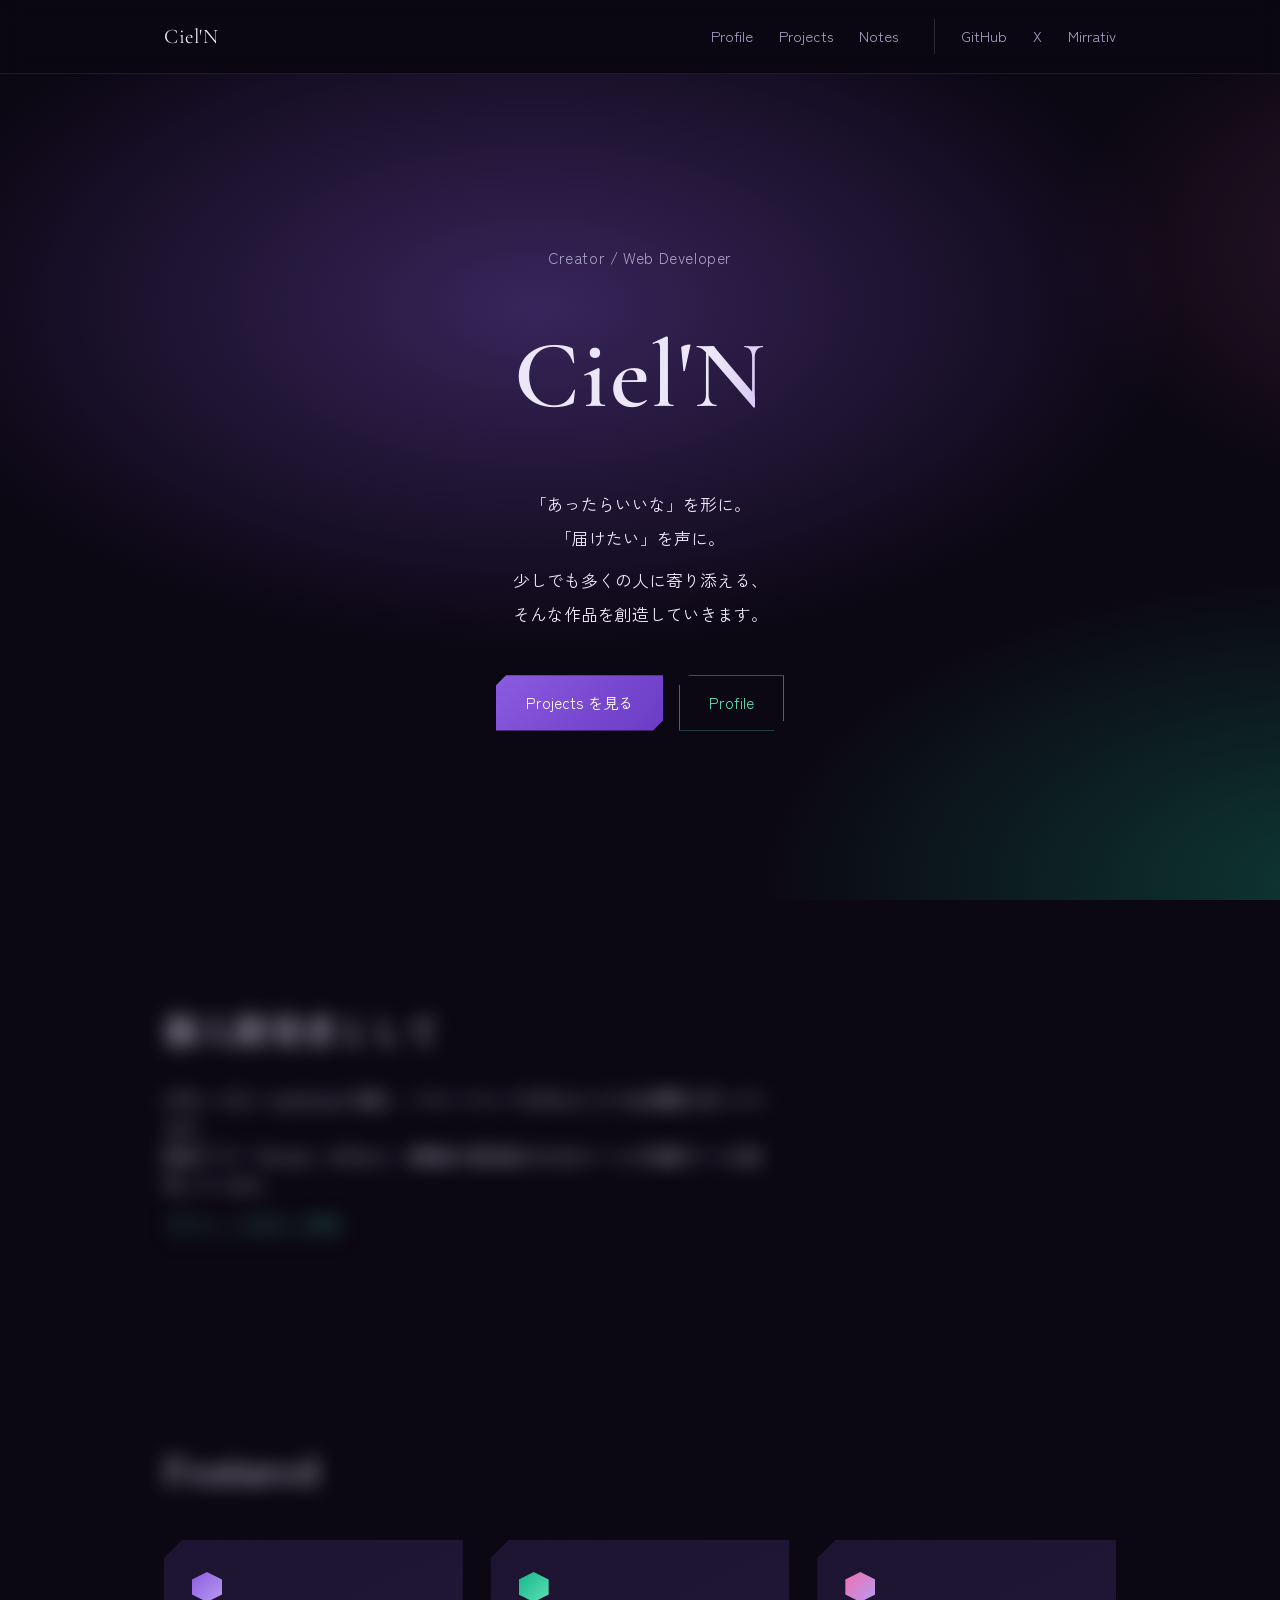
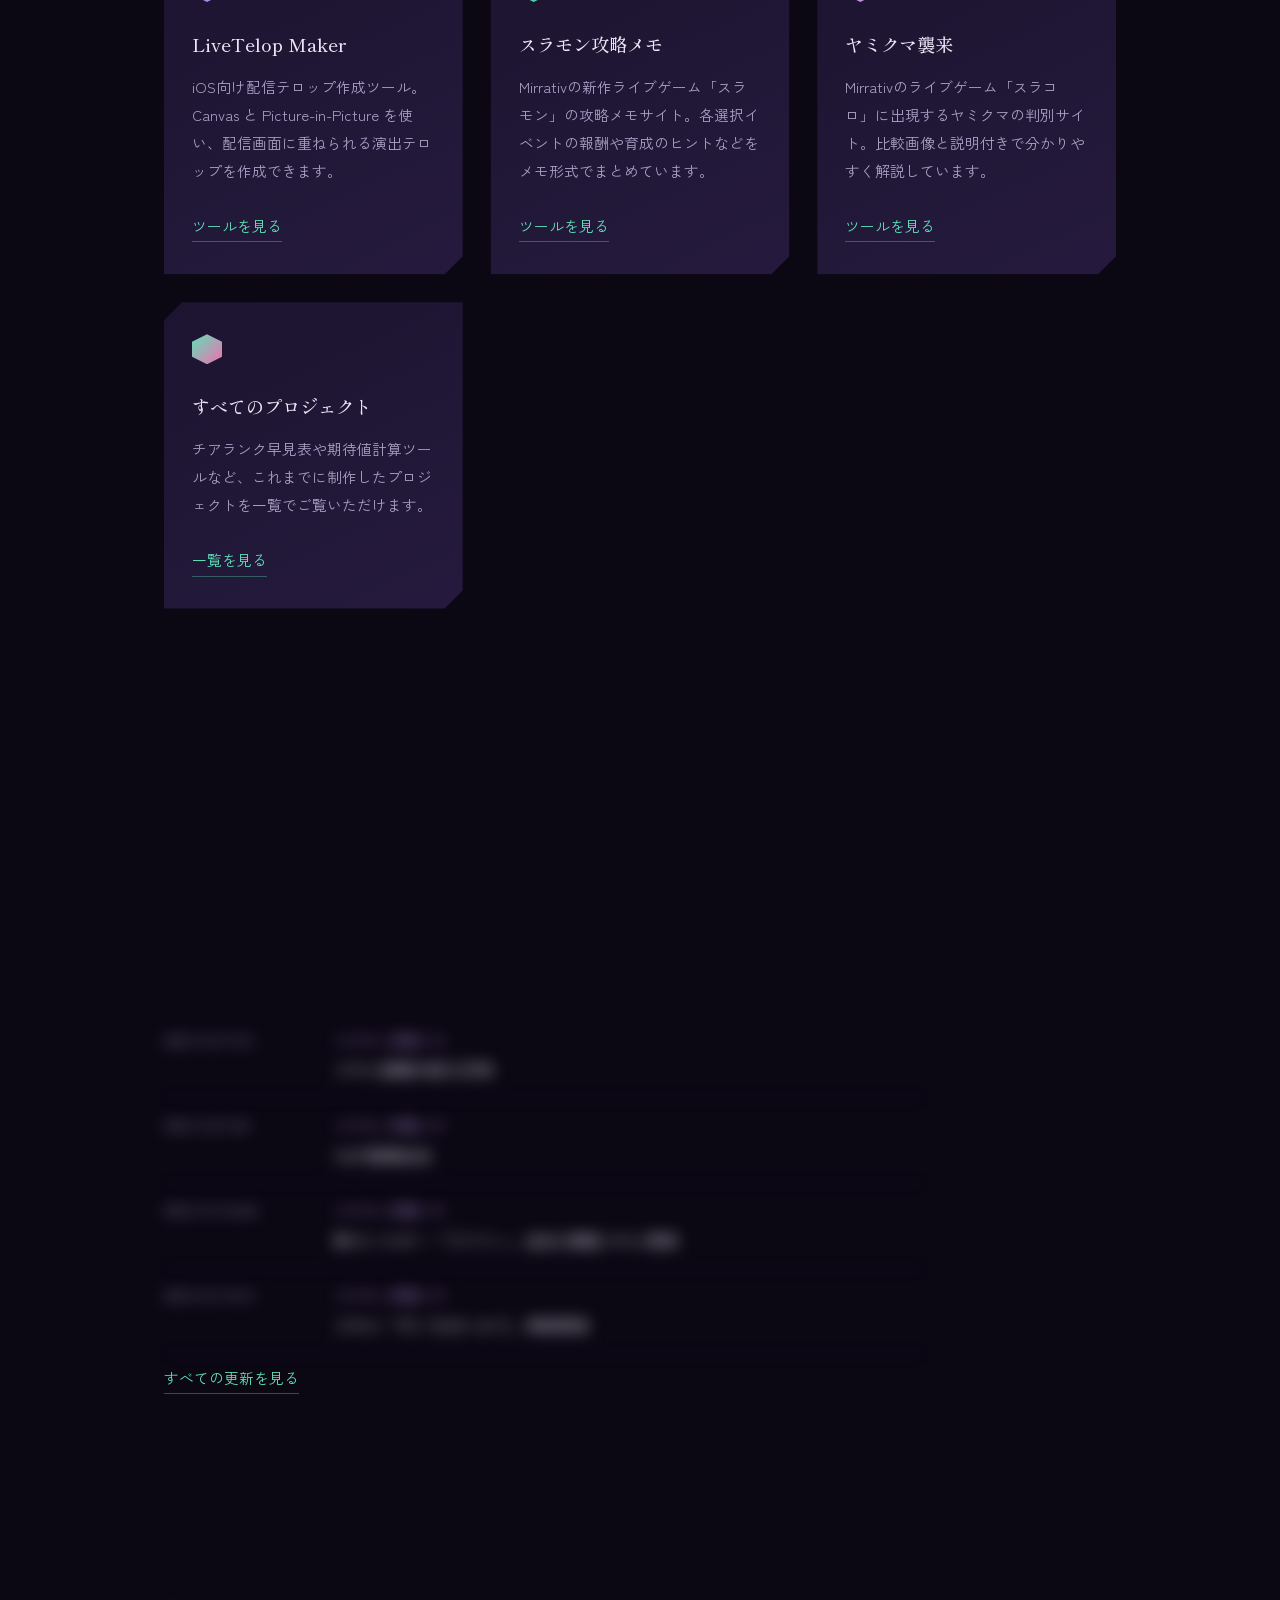
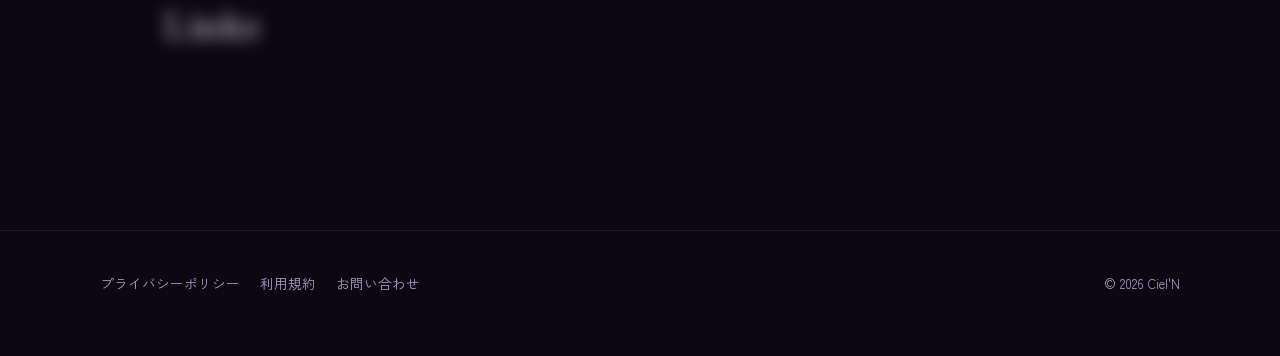
==== index.html @ 817f8d8f "chore: 更新履歴を更新" ====
<!DOCTYPE html>
<html lang="ja">
<head>
  <script>
    if ('scrollRestoration' in history) {
      history.scrollRestoration = 'manual';
    }
  </script>
  <!-- Google tag (gtag.js) -->
  <script async src="https://www.googletagmanager.com/gtag/js?id=G-BKD9T5BP9D"></script>
  <script>
    window.dataLayer = window.dataLayer || [];
    function gtag(){dataLayer.push(arguments);}
    gtag('js', new Date());

    gtag('config', 'G-BKD9T5BP9D');
  </script>
  <!-- Google AdSense-->
  <script async src="https://pagead2.googlesyndication.com/pagead/js/adsbygoogle.js?client=ca-pub-3081263921605764"
  crossorigin="anonymous"></script>

  <meta charset="UTF-8">
  <meta name="viewport" content="width=device-width, initial-scale=1.0">
  <title>Ciel'N | 個人開発者 公式サイト</title>
  <meta name="description" content="個人開発者Ciel'Nの公式サイト。配信アプリ向けツールやWebアプリの制作ノートや解説記事、プロフィール、開発中のプロジェクトを紹介しています。">
  <meta property="og:title" content="Ciel'N | 個人開発者 公式サイト">
  <meta property="og:description" content="個人開発者Ciel'Nの公式サイト。配信アプリ向けツールやWebアプリの制作ノートや解説記事、プロフィール、開発中のプロジェクトを紹介しています。">
  <meta property="og:type" content="website">
  <meta property="og:url" content="https://cieln.com/">
  <!-- TODO: OGP画像(og:image)を用意して追加してください -->
  <meta name="twitter:card" content="summary_large_image">
  <link rel="apple-touch-icon" href="images/apple-touch-icon.jpg">
  <!-- TODO: images/apple-touch-icon.jpg を用意してください -->
  <link rel="preconnect" href="https://fonts.googleapis.com">
  <link rel="preconnect" href="https://fonts.gstatic.com" crossorigin>
  <link href="https://fonts.googleapis.com/css2?family=Cormorant+Garamond:wght@500;600&family=Shippori+Mincho:wght@500;600&family=Zen+Kaku+Gothic+New:wght@400;500;700&display=swap" rel="stylesheet">
  <link rel="stylesheet" href="style.css?v=0.0.7">
</head>
<body>

<header class="nav">
  <div class="nav__inner">
    <a class="nav__logo" href="index.html">Ciel'N</a>
    <nav class="nav__main" aria-label="メインナビゲーション">
      <a href="profile.html">Profile</a>
      <a href="projects.html">Projects</a>
      <a href="notes.html">Notes</a>
    </nav>
    <nav class="nav__ext" aria-label="外部リンク">
      <a href="https://github.com/hack-w0r1d" target="_blank" rel="noopener">GitHub</a>
      <a href="https://x.com/yu_cielkun" target="_blank" rel="noopener">X</a>
      <a href="https://www.mirrativ.com/deep_link_preview?link=https%3A%2F%2Fws9f.adj.st%2Fuser%2F1740184%3Fadj_deep_link%3Dmirr%253A%252F%252F%252Fuser%252F1740184%253Fwhere%253Dprofile%26adj_fallback%3Dhttps%253A%252F%252Fwww.mirrativ.com%252Fuser%252F1740184%253Fwhere%253Dprofile%26adj_og_description%3DSweet%2Bdream%252C%2Bw0r1d%26adj_og_image%3Dhttps%253A%252F%252Fcdn.mirrativ.com%252Fmirrorman-prod%252Fimage%252Fprofile_image%252F3e6b91653a891d519828bbe897a68c832d57ffc4077de42a47c8c5a4ac16ef4f_m.jpeg%253F1788989863%26adj_og_title%3D%25E3%2581%2597%25E3%2581%2588%25E3%2582%258B%25E3%2582%2593%25E3%2580%2582%26adj_redirect_macos%3Dhttps%253A%252F%252Fwww.mirrativ.com%252Fuser%252F1740184%253Fwhere%253Dprofile%26adj_t%3D1pkihi8s_1pyfvurh%26where%3Dprofile" target="_blank" rel="noopener">
        Mirrativ
      </a>
    </nav>
    <button class="nav__toggle" aria-label="メニューを開く" aria-expanded="false">
      <span></span><span></span><span></span>
    </button>
  </div>
</header>

<section class="hero">
  <div class="hero__veil" aria-hidden="true">
    <span class="mote" style="--x:8%; --y:22%; --d:0s; --s:.7"></span>
    <span class="mote" style="--x:18%; --y:62%; --d:1.2s; --s:.5"></span>
    <span class="mote" style="--x:28%; --y:14%; --d:2.4s; --s:.8"></span>
    <span class="mote" style="--x:37%; --y:78%; --d:.6s; --s:.4"></span>
    <span class="mote" style="--x:52%; --y:30%; --d:3.1s; --s:.6"></span>
    <span class="mote" style="--x:64%; --y:68%; --d:1.8s; --s:.7"></span>
    <span class="mote" style="--x:73%; --y:20%; --d:2.9s; --s:.5"></span>
    <span class="mote" style="--x:82%; --y:56%; --d:.9s; --s:.8"></span>
    <span class="mote" style="--x:90%; --y:32%; --d:3.6s; --s:.4"></span>
    <span class="mote" style="--x:46%; --y:12%; --d:4.2s; --s:.6"></span>
    <span class="mote" style="--x:60%; --y:85%; --d:2.1s; --s:.5"></span>
    <span class="mote" style="--x:14%; --y:44%; --d:3.9s; --s:.6"></span>
  </div>
  <div class="hero__inner">
    <p class="hero__kicker">Creator / Web Developer</p>
    <h1 class="hero__title">Ciel'N</h1>
    <div class="hero__tagline">
      <p class="hero__tagline-group">
        <span class="hero__tagline-line">「あったらいいな」を形に。</span>
        <span class="hero__tagline-line">「届けたい」を声に。</span>
      </p>
      <p class="hero__tagline-group">
        <span class="hero__tagline-line">少しでも多くの人に寄り添える、</span>
        <span class="hero__tagline-line">そんな作品を創造していきます。</span>
      </p>
    </div>
    <div class="hero__cta">
      <a class="btn btn--primary" href="projects.html">Projects を見る</a>
      <a class="btn btn--ghost" href="profile.html">
        <span class="btn__label">Profile</span>
        <span class="btn__ring" aria-hidden="true"></span>
      </a>
    </div>
  </div>
</section>

<section class="about-teaser" data-proximity data-vanish>
  <div class="section-inner">
    <h2>個人開発者として</h2>
    <div class="prose">
      <p>
        HTML / CSS / JavaScript を軸に、フロントエンドを中心とした Web開発 を行っています。<br>
        配信アプリ「Mirrativ」を中心に、視聴者や配信者のためのツールや攻略サイトを制作しています。<br>
      </p>
      <a class="text-link" href="profile.html">プロフィールをもっと見る</a>
    </div>
  </div>
</section>

<section class="featured">
  <div class="section-inner">
    <h2 data-proximity data-proximity-ref=".card-grid">Featured</h2>
    <div class="card-grid">
      <article class="card" data-slide="right">
        <span class="card__mark" aria-hidden="true"></span>
        <h3>LiveTelop Maker</h3>
        <p>iOS向け配信テロップ作成ツール。Canvas と Picture-in-Picture を使い、配信画面に重ねられる演出テロップを作成できます。</p>
        <a class="text-link" href="https://livetelop.cieln.com/" target="_blank" rel="noopener">ツールを見る</a>
      </article>
      <article class="card" data-slide="left">
        <span class="card__mark" aria-hidden="true"></span>
        <h3>スラモン攻略メモ</h3>
        <p>Mirrativの新作ライブゲーム「スラモン」の攻略メモサイト。各選択イベントの報酬や育成のヒントなどをメモ形式でまとめています。</p>
        <a class="text-link" href="https://slamon-info.cieln.com/" target="_blank" rel="noopener">ツールを見る</a>
      </article>
      <article class="card" data-slide="right">
        <span class="card__mark" aria-hidden="true"></span>
        <h3>ヤミクマ襲来</h3>
        <p>Mirrativのライブゲーム「スラコロ」に出現するヤミクマの判別サイト。比較画像と説明付きで分かりやすく解説しています。</p>
        <a class="text-link" href="https://yamikuma.cieln.com/" target="_blank" rel="noopener">ツールを見る</a>
      </article>
      <article class="card" data-slide="left">
        <span class="card__mark" aria-hidden="true"></span>
        <h3>すべてのプロジェクト</h3>
        <p>チアランク早見表や期待値計算ツールなど、これまでに制作したプロジェクトを一覧でご覧いただけます。</p>
        <a class="text-link" href="projects.html">一覧を見る</a>
      </article>
    </div>
  </div>
</section>

<section class="updates" data-update-flow>
  <div class="section-inner">
    <h2 data-proximity data-proximity-ref=".update-list">Recent Updates</h2>
    <!-- UPDATES:START -->
    <ul class="update-list">
      <li class="update-item">
        <time datetime="2026-11-04T08:56:20Z">2026.11.04 17:56</time>
        <a class="update-item__tool" href="https://slamon-info.cieln.com/" target="_blank" rel="noopener">スラモン攻略メモ</a>
        <span class="update-item__msg">モンスター初期ステータス一覧表の追加/ステータス上昇矢印を追加/その他調整</span>
      </li>
      <li class="update-item">
        <time datetime="2026-11-03T02:10:56Z">2026.11.03 11:10</time>
        <a class="update-item__tool" href="https://slamon-info.cieln.com/" target="_blank" rel="noopener">スラモン攻略メモ</a>
        <span class="update-item__msg">スキル調整内容を反映</span>
      </li>
      <li class="update-item">
        <time datetime="2026-11-02T02:25:51Z">2026.11.02 11:25</time>
        <a class="update-item__tool" href="https://slamon-info.cieln.com/" target="_blank" rel="noopener">スラモン攻略メモ</a>
        <span class="update-item__msg">OGP画像追加</span>
      </li>
      <li class="update-item">
        <time datetime="2026-10-31T21:48:57Z">2026.11.01 06:48</time>
        <a class="update-item__tool" href="https://slamon-info.cieln.com/" target="_blank" rel="noopener">スラモン攻略メモ</a>
        <span class="update-item__msg">新モンスター「ラフリィ」追加/調整スキル更新</span>
      </li>
      <li class="update-item">
        <time datetime="2026-10-31T10:10:06Z">2026.10.31 19:10</time>
        <a class="update-item__tool" href="https://slamon-info.cieln.com/" target="_blank" rel="noopener">スラモン攻略メモ</a>
        <span class="update-item__msg">スキル「だいちのいかり」情報更新</span>
      </li>
    </ul>
    <!-- UPDATES:END -->
    <a class="text-link" href="updates.html">すべての更新を見る</a>
  </div>
</section>

<section class="links">
  <div class="section-inner">
    <h2>Links</h2>
    <div class="link-pills">
      <a class="pill" href="https://github.com/hack-w0r1d" target="_blank" rel="noopener">GitHub</a>
      <a class="pill" href="https://x.com/yu_cielkun" target="_blank" rel="noopener">X</a>
      <a class="pill" href="https://www.mirrativ.com/deep_link_preview?link=https%3A%2F%2Fws9f.adj.st%2Fuser%2F1740184%3Fadj_deep_link%3Dmirr%253A%252F%252F%252Fuser%252F1740184%253Fwhere%253Dprofile%26adj_fallback%3Dhttps%253A%252F%252Fwww.mirrativ.com%252Fuser%252F1740184%253Fwhere%253Dprofile%26adj_og_description%3DSweet%2Bdream%252C%2Bw0r1d%26adj_og_image%3Dhttps%253A%252F%252Fcdn.mirrativ.com%252Fmirrorman-prod%252Fimage%252Fprofile_image%252F3e6b91653a891d519828bbe897a68c832d57ffc4077de42a47c8c5a4ac16ef4f_m.jpeg%253F1788989863%26adj_og_title%3D%25E3%2581%2597%25E3%2581%2588%25E3%2582%258B%25E3%2582%2593%25E3%2580%2582%26adj_redirect_macos%3Dhttps%253A%252F%252Fwww.mirrativ.com%252Fuser%252F1740184%253Fwhere%253Dprofile%26adj_t%3D1pkihi8s_1pyfvurh%26where%3Dprofile" target="_blank" rel="noopener">
        Mirrativ
      </a>
    </div>
  </div>
</section>

<footer class="site-footer">
  <div class="site-footer__inner">
    <nav class="site-footer__legal" aria-label="サイト情報">
      <a href="privacy.html">プライバシーポリシー</a>
      <a href="terms.html">利用規約</a>
      <a href="contact.html">お問い合わせ</a>
    </nav>
    <p class="site-footer__credit">© <span id="year"></span> Ciel'N</p>
  </div>
</footer>

<script src="script.js?v=0.0.7"></script>
</body>
</html>
---- style.css ----
/* ==========================================================================
   Ciel'N Portfolio — Design Tokens
   コンセプト: 「美しく幻想的で儚い魔法」
   ========================================================================== */
   :root {
    /* Color */
    --void: #0b0713;
    --void-deep: #050308;
    --dusk: #1c1430;
    --dusk-soft: #251a3d;
    --amethyst: #8b5ce0;
    --amethyst-soft: #b79bf0;
    --emerald: #14b787;
    --emerald-soft: #5fe0b8;
    --bloom: #f06fb0;
    --crystal: #ece7f8;
    --crystal-dim: #a99fc4;

    /* Type */
    --font-display-ja: "Shippori Mincho", serif;
    --font-display-en: "Cormorant Garamond", serif;
    --font-body: "Zen Kaku Gothic New", "Hiragino Sans", "Hiragino Kaku Gothic ProN", sans-serif;

    /* Layout */
    --max-width: 1080px;
    --edge: clamp(20px, 5vw, 64px);
    --nav-height: 65px;

    /* Motion */
    --ease-veil: cubic-bezier(0.22, 1, 0.36, 1);
  }

  /* ==========================================================================
     Base
     ========================================================================== */
  *, *::before, *::after { box-sizing: border-box; }

  html { scroll-behavior: smooth; }

  body {
    margin: 0;
    background: var(--void);
    color: var(--crystal);
    font-family: var(--font-body);
    font-size: 16px;
    line-height: 1.8;
    -webkit-font-smoothing: antialiased;
  }

  img { max-width: 100%; display: block; }
  a { color: inherit; text-decoration: none; }
  ul { list-style: none; margin: 0; padding: 0; }
  h1, h2, h3 { margin: 0; font-weight: 500; }
  p { margin: 0; }
  button { font: inherit; color: inherit; }

  :focus-visible {
    outline: 2px solid var(--emerald-soft);
    outline-offset: 3px;
  }

  .section-inner {
    max-width: var(--max-width);
    margin: 0 auto;
    padding: 100px var(--edge);
  }

  .prose {
    max-width: 38em;
  }

  h2 {
    font-family: var(--font-display-ja);
    font-size: clamp(1.6rem, 3vw, 2.1rem);
    margin-bottom: 24px;
    letter-spacing: .02em;
  }

  .text-link {
    display: inline-block;
    margin-top: 10px;
    font-size: .92rem;
    color: var(--emerald-soft);
    border-bottom: 1px solid rgba(95, 224, 184, .35);
    padding-bottom: 2px;
    transition: border-color .2s, color .2s;
  }
  .text-link:hover { color: var(--crystal); border-color: var(--crystal); }

  /* ==========================================================================
     Nav
     ========================================================================== */
  .nav {
    position: sticky;
    top: 0;
    z-index: 20;
    background: rgba(11, 7, 19, .72);
    backdrop-filter: blur(10px);
    border-bottom: 1px solid rgba(139, 92, 224, .18);
    transition: opacity 1s var(--ease-veil), transform 1s var(--ease-veil);
  }
  .nav.is-hidden {
    opacity: 0;
    transform: translateY(-12px);
    pointer-events: none;
  }

  .nav__inner {
    position: relative;
    max-width: var(--max-width);
    margin: 0 auto;
    padding: 18px var(--edge);
    display: flex;
    align-items: center;
    gap: 36px;
  }

  .nav__logo {
    font-family: var(--font-display-en);
    font-size: 1.3rem;
    letter-spacing: .03em;
    color: var(--crystal);
    margin-right: auto;
  }

  .nav__main, .nav__ext {
    display: flex;
    gap: 26px;
    font-size: .92rem;
  }

  .nav__main a, .nav__ext a {
    position: relative;
    padding: 4px 0;
    color: var(--crystal-dim);
    transition: color .2s;
  }
  .nav__main a:hover, .nav__ext a:hover { color: var(--emerald-soft); }

  .nav__main a::after {
    content: "";
    position: absolute;
    left: 0; bottom: 0;
    width: 0; height: 1px;
    background: var(--emerald-soft);
    transition: width .25s var(--ease-veil);
  }
  .nav__main a:hover::after { width: 100%; }

  .nav__ext {
    padding-left: 26px;
    border-left: 1px solid rgba(236, 231, 248, .15);
  }

  .nav__toggle {
    display: none;
    background: none;
    border: 0;
    padding: 8px;
    cursor: pointer;
    flex-direction: column;
    gap: 5px;
  }
  .nav__toggle span { width: 22px; height: 2px; background: var(--crystal); display: block; }

  @media (max-width: 760px) {
    .nav__main, .nav__ext { display: none; }
    .nav__toggle { display: inline-flex; }

    .nav.is-open .nav__main {
      display: flex;
      flex-direction: column;
      gap: 14px;
      position: absolute;
      top: 100%; left: 0; right: 0;
      padding: 16px var(--edge) 20px;
      background: var(--void-deep);
      border-bottom: 1px solid rgba(139, 92, 224, .18);
    }

    .nav ~ .hero { padding-top: 140px; }
  }

  /* ==========================================================================
     Hero — サイト内で唯一の演出的な動きを持たせる場所
     ========================================================================== */
  .hero {
    position: relative;
    min-height: calc(100vh - var(--nav-height, 65px));
    min-height: calc(100dvh - var(--nav-height, 65px));
    display: flex;
    align-items: center;
    justify-content: center;
    overflow: hidden;
    padding: 80px var(--edge);
    background:
      radial-gradient(60% 50% at 30% 20%, rgba(139, 92, 224, .35), transparent 60%),
      radial-gradient(55% 45% at 75% 70%, rgba(20, 183, 135, .28), transparent 60%),
      radial-gradient(40% 35% at 85% 15%, rgba(240, 111, 176, .18), transparent 65%),
      var(--void);
    background-size: 140% 140%, 140% 140%, 140% 140%, auto;
    animation: aurora-drift 26s ease-in-out infinite;
  }

  @keyframes aurora-drift {
    0%, 100% { background-position: 0% 0%, 100% 100%, 100% 0%, 0 0; }
    50% { background-position: 20% 15%, 80% 85%, 70% 20%, 0 0; }
  }

  .hero__veil { position: absolute; top: 0; right: 0; bottom: 0; left: 0; pointer-events: none; }

  .mote {
    position: absolute;
    left: var(--x); top: var(--y);
    width: 3px; height: 3px;
    border-radius: 50%;
    background: var(--crystal);
    box-shadow: 0 0 6px 1px var(--crystal);
    opacity: 0;
    /* driftはalternateで往復させる。片道のままinfiniteにすると、周期の終わりで
       -40pxから0へ一瞬で戻り、星が見えている時(twinkleと周期が噛み合わない時)に瞬間移動して見える */
    animation:
      twinkle 6s ease-in-out var(--d) infinite,
      drift 14s ease-in-out var(--d) infinite alternate;
  }

  @keyframes twinkle {
    0%, 100% { opacity: 0; }
    50% { opacity: var(--s, .6); }
  }
  @keyframes drift {
    0% { transform: translateY(0); }
    100% { transform: translateY(-40px); }
  }

  .hero__inner {
    position: relative;
    z-index: 1;
    max-width: 620px;
    text-align: center;
  }

  .hero__kicker {
    font-size: .95rem;
    color: var(--crystal-dim);
    margin-bottom: 18px;
    letter-spacing: .04em;
  }

  .hero__title {
    font-family: var(--font-display-en);
    font-size: clamp(3.2rem, 9vw, 6rem);
    font-weight: 600;
    letter-spacing: .02em;
    background: linear-gradient(100deg, var(--crystal) 30%, var(--amethyst-soft) 45%, var(--bloom) 52%, var(--crystal) 68%);
    background-size: 260% 100%;
    -webkit-background-clip: text;
    background-clip: text;
    color: transparent;
    animation: shimmer-once 2.6s var(--ease-veil) .3s 1 both;
  }

  @keyframes shimmer-once {
    0% { background-position: 100% 0; }
    100% { background-position: 0% 0; }
  }

  .hero__tagline {
    margin-top: 26px;
    font-size: 1.05rem;
    line-height: 2;
    color: var(--crystal);
  }
  .hero__tagline-group { margin: 0; }
  .hero__tagline-group + .hero__tagline-group { margin-top: .5em; }
  .hero__tagline-line { display: block; }

  .hero__char {
    display: inline-block;
    opacity: 0;
    animation: char-type .1s ease-out forwards;
  }
  @keyframes char-type {
    from { opacity: 0; }
    to { opacity: 1; }
  }

  .hero__cta {
    margin-top: 44px;
    display: flex;
    gap: 16px;
    justify-content: center;
    flex-wrap: wrap;
  }
  .hero__cta-btn {
    opacity: 0;
    filter: blur(6px);
    animation: btn-rise .8s var(--ease-veil) forwards;
  }
  @keyframes btn-rise {
    from { opacity: 0; filter: blur(6px); transform: translateY(6px); }
    to { opacity: 1; filter: blur(0); transform: translateY(0); }
  }

  /* ページ表示時に1回だけ使う汎用フェードイン(Profile/Projectsのpage-head・メインコンテンツ用)。
     下からの移動はなく、ぼかしのみで表示する */
  @keyframes blur-fade {
    from { opacity: 0; filter: blur(6px); }
    to { opacity: 1; filter: blur(0); }
  }
  .rise-in {
    opacity: 0;
    filter: blur(6px);
    animation: blur-fade 1s var(--ease-veil) forwards;
  }

  /* ==========================================================================
     Buttons
     ========================================================================== */
  .btn {
    position: relative;
    display: inline-flex;
    align-items: center;
    padding: 14px 30px;
    font-size: .95rem;
    clip-path: polygon(10px 0, 100% 0, 100% calc(100% - 10px), calc(100% - 10px) 100%, 0 100%, 0 10px);
    transition: transform .25s var(--ease-veil), box-shadow .25s var(--ease-veil), background .25s;
  }

  .btn--primary {
    background: linear-gradient(135deg, var(--amethyst), #6a3bc4);
    color: #fff;
    box-shadow: 0 0 0 1px rgba(139, 92, 224, .4), 0 8px 24px -8px rgba(139, 92, 224, .7);
  }
  .btn--primary:hover {
    transform: translateY(-2px);
    box-shadow: 0 0 0 1px rgba(139, 92, 224, .6), 0 14px 30px -10px rgba(139, 92, 224, .9);
  }

  .btn--ghost {
    background: transparent;
    color: var(--emerald-soft);
    box-shadow: inset 0 0 0 1px rgba(95, 224, 184, .5);
  }
  .btn--ghost:hover {
    box-shadow: inset 0 0 0 1px var(--emerald-soft);
    background: rgba(95, 224, 184, .08);
  }

  .btn__ring {
    position: absolute;
    inset: 0;
    width: 100%;
    height: 100%;
    pointer-events: none;
  }
  .btn__ring polygon {
    fill: none;
    stroke: var(--emerald-soft);
    stroke-width: 2;
    vector-effect: non-scaling-stroke;
    stroke-dasharray: 410;
    stroke-dashoffset: 410;
    transition: stroke-dashoffset .6s var(--ease-veil);
  }
  .btn--ghost:hover .btn__ring polygon,
  .btn--ghost:focus-visible .btn__ring polygon {
    stroke-dashoffset: 0;
  }

  /* ==========================================================================
     Scroll proximity（画面中央への近さで表示/非表示を連動させる）
     ========================================================================== */
  [data-proximity] {
    opacity: calc(var(--proximity, 1) * (1 - var(--vanish, 0)));
    filter: blur(calc((1 - var(--proximity, 1)) * 10px + var(--vanish, 0) * 14px));
    transform:
      translateY(calc((1 - var(--proximity, 1)) * 16px))
      scale(calc(1 - var(--vanish, 0) * 0.06));
    transition: opacity .4s var(--ease-veil), filter .4s var(--ease-veil), transform .4s var(--ease-veil);
  }

  /* Links: スクロールし直すたびに再生される、雲のようなふわっと表示 */
  .links h2 {
    opacity: 0;
    filter: blur(8px);
    transform: translateY(14px);
    transition: opacity 1.1s var(--ease-veil), filter 1.1s var(--ease-veil), transform 1.1s var(--ease-veil);
  }
  .links h2.is-visible {
    opacity: 1;
    filter: blur(0);
    transform: translateY(0);
  }

  .link-pills .pill {
    opacity: 0;
  }
  .link-pills .pill.is-visible {
    animation: pill-rise 2.3s linear 1 both;
  }
  .link-pills .pill:nth-child(1).is-visible { animation-delay: 0s; }
  .link-pills .pill:nth-child(2).is-visible { animation-delay: .4s; }
  .link-pills .pill:nth-child(3).is-visible { animation-delay: .8s; }
  @keyframes pill-rise {
    0% {
      opacity: 0;
      filter: blur(8px);
      transform: translateY(30px) scale(.86);
      animation-timing-function: cubic-bezier(0.16, 1, 0.3, 1);
    }
    28% {
      opacity: 1;
      filter: blur(0);
      transform: translateY(-10px) scale(1.04);
      animation-timing-function: cubic-bezier(0.215, 0.61, 0.355, 1);
    }
    100% { opacity: 1; filter: blur(0); transform: translateY(0) scale(1); }
  }

  /* ==========================================================================
     About teaser
     ========================================================================== */
  .about-teaser p { color: var(--crystal); }

  /* ==========================================================================
     Featured projects
     ========================================================================== */
  .card-grid {
    display: grid;
    grid-template-columns: repeat(auto-fit, minmax(240px, 1fr));
    gap: 28px;
    margin-top: 40px;
    margin-bottom: 36px;
    overflow-x: hidden;
  }

  .card {
    position: relative;
    padding: 32px 28px;
    background: linear-gradient(155deg, var(--dusk), var(--dusk-soft));
    clip-path: polygon(18px 0, 100% 0, 100% calc(100% - 18px), calc(100% - 18px) 100%, 0 100%, 0 18px);
    box-shadow: 0 0 0 1px rgba(139, 92, 224, .12);
    opacity: var(--slide-opacity, 1);
    transform: translateX(var(--slide-x, 0%)) translateY(var(--hover-y, 0px));
    transition: box-shadow .3s var(--ease-veil), transform .35s var(--ease-veil), opacity .35s var(--ease-veil);
  }
  .card:hover {
    --hover-y: -4px;
    box-shadow: 0 0 0 1px rgba(139, 92, 224, .35), 0 18px 40px -20px rgba(139, 92, 224, .6);
  }
  /* card-gridが2列以上になるタブレット/PCでは横スライドが隣のカードと重なるため、
     横移動をやめてフェードのみの表示にし、幻想的な雰囲気を出すため1枚ずつ
     順番に、ゆっくりフェードするようにする */
  @media (min-width: 761px) {
    .card {
      transform: translateY(var(--hover-y, 0px));
      transition: box-shadow .3s var(--ease-veil), transform .35s var(--ease-veil), opacity 2s var(--ease-veil);
    }
  }

  .card__mark {
    display: inline-block;
    width: 30px; height: 30px;
    margin-bottom: 18px;
    clip-path: polygon(50% 0, 100% 25%, 100% 75%, 50% 100%, 0 75%, 0 25%);
  }
  .card:nth-child(1) .card__mark { background: linear-gradient(135deg, var(--amethyst), var(--amethyst-soft)); }
  .card:nth-child(2) .card__mark { background: linear-gradient(135deg, var(--emerald), var(--emerald-soft)); }
  .card:nth-child(3) .card__mark { background: linear-gradient(135deg, var(--bloom), var(--amethyst-soft)); }
  .card:nth-child(4) .card__mark { background: linear-gradient(135deg, var(--emerald-soft), var(--bloom)); }

  .card h3 {
    font-family: var(--font-display-ja);
    font-size: 1.15rem;
    margin-bottom: 12px;
  }
  .card p {
    font-size: .92rem;
    color: var(--crystal-dim);
    line-height: 1.9;
    margin-bottom: 18px;
  }

  /* ==========================================================================
     Links
     ========================================================================== */
  .link-pills { display: flex; gap: 16px; flex-wrap: wrap; }

  .pill {
    padding: 12px 26px;
    font-size: .9rem;
    border: 1px solid rgba(139, 92, 224, .35);
    border-radius: 999px;
    color: var(--crystal);
    transition: border-color .2s, background .2s, transform .2s;
  }
  .pill:hover {
    border-color: var(--emerald-soft);
    background: rgba(95, 224, 184, .08);
    transform: translateY(-2px);
  }

  /* ==========================================================================
     Page head（サブページ用の落ち着いた見出しエリア／シャイン演出なし）
     ========================================================================== */
  .page-head {
    position: relative;
    padding: clamp(56px, 9vw, 88px) var(--edge) clamp(32px, 5vw, 44px);
    background:
      radial-gradient(50% 60% at 20% 0%, rgba(139, 92, 224, .16), transparent 65%),
      radial-gradient(45% 55% at 90% 10%, rgba(20, 183, 135, .12), transparent 65%),
      var(--void);
    border-bottom: 1px solid rgba(139, 92, 224, .15);
  }
  /* 下端中央に細いグラデーションのアクセントラインを置き、コンパクトでも締まった印象にする */
  .page-head::after {
    content: "";
    position: absolute;
    left: 50%; bottom: -1px;
    width: 96px; height: 1px;
    transform: translateX(-50%);
    background: linear-gradient(90deg, transparent, var(--emerald-soft), transparent);
  }
  /* page-head直後のセクションは上余白を詰める(見出し下の余白が二重に積み上がるのを防ぐ) */
  .page-head + section .section-inner { padding-top: 56px; }

  .page-head__title {
    font-family: var(--font-display-ja);
    font-size: clamp(1.5rem, 6vw, 2.8rem);
    color: var(--crystal);
    letter-spacing: .02em;
    text-align: center;
    line-height: 1.5;
    text-wrap: balance;
    overflow-wrap: anywhere;
  }

  .page-head__lead {
    margin: 18px auto 0;
    max-width: 42em;
    color: var(--crystal-dim);
    font-size: .95rem;
    line-height: 1.9;
    text-align: center;
  }

  /* ==========================================================================
     Policy / legal content
     ========================================================================== */
  .policy .section-inner { max-width: 760px; }

  .policy h2 {
    font-family: var(--font-display-ja);
    font-size: 1.2rem;
    margin-top: 56px;
    margin-bottom: 16px;
    padding-bottom: 10px;
    border-bottom: 1px solid rgba(139, 92, 224, .2);
  }
  .policy h2:first-child { margin-top: 0; }

  .policy p {
    color: var(--crystal-dim);
    font-size: .95rem;
    line-height: 2;
    margin-bottom: 16px;
  }

  .policy a {
    color: var(--emerald-soft);
    border-bottom: 1px solid rgba(95, 224, 184, .35);
    transition: color .2s, border-color .2s;
  }
  .policy a:hover { color: var(--crystal); border-color: var(--crystal); }

  .policy ul {
    margin: 0 0 16px;
    padding-left: 1.4em;
  }
  .policy ul li {
    position: relative;
    color: var(--crystal-dim);
    font-size: .95rem;
    line-height: 1.9;
    margin-bottom: 8px;
    list-style: none;
  }
  .policy ul li::before {
    content: "";
    position: absolute;
    left: -1.2em; top: .75em;
    width: 5px; height: 5px;
    background: var(--amethyst-soft);
    clip-path: polygon(50% 0, 100% 50%, 50% 100%, 0 50%);
  }

  .policy__meta {
    margin-top: 60px;
    padding-top: 24px;
    border-top: 1px solid rgba(236, 231, 248, .1);
    font-size: .85rem;
    color: var(--crystal-dim);
  }

  /* ==========================================================================
     Project entries（Projectsページ）
     ========================================================================== */
  .project-list {
    display: flex;
    flex-direction: column;
  }

  .project-entry {
    padding: 44px 0;
    border-bottom: 1px solid rgba(139, 92, 224, .15);
  }
  .project-entry:first-child { padding-top: 0; }
  .project-entry:last-child { border-bottom: none; }

  .project-entry__title {
    font-family: var(--font-display-ja);
    font-size: 1.4rem;
    color: var(--crystal);
    margin-bottom: 8px;
  }

  .project-entry__tagline {
    color: var(--amethyst-soft);
    font-size: .95rem;
    margin-bottom: 18px;
  }

  .project-entry__body {
    color: var(--crystal-dim);
    font-size: .95rem;
    line-height: 2;
    max-width: 62em;
    margin-bottom: 20px;
  }

  .project-entry__tags {
    display: flex;
    gap: 10px;
    flex-wrap: wrap;
    margin-bottom: 18px;
  }
  .project-entry__tag {
    padding: 5px 14px;
    font-size: .78rem;
    border: 1px solid rgba(95, 224, 184, .3);
    color: var(--emerald-soft);
    border-radius: 999px;
  }

  .text-link--muted {
    color: var(--crystal-dim);
    border-bottom-color: rgba(169, 159, 196, .25);
    cursor: default;
  }
  .text-link--muted:hover {
    color: var(--crystal-dim);
    border-color: rgba(169, 159, 196, .25);
  }

  /* ==========================================================================
     Profile page
     ========================================================================== */
  .profile-section .section-inner {
    max-width: 760px;
    padding-top: 72px;
    padding-bottom: 72px;
    border-top: 1px solid rgba(139, 92, 224, .12);
  }
  /* 最初のセクションはpage-headの下線があるため上線を消す
     (:first-of-typeはpage-head自体がsectionなので、profile-sectionには一致しない) */
  .page-head + .profile-section .section-inner { border-top: none; }
  /* 760pxの中央カラムいっぱいに本文を広げる(.proseの38em上限だとカラム内で左に寄る) */
  .profile-section .prose { max-width: none; }

  .skill-group { margin-bottom: 40px; }
  .skill-group:last-child { margin-bottom: 0; }

  .skill-group__title {
    font-family: var(--font-display-ja);
    font-size: 1.05rem;
    color: var(--crystal);
    margin-bottom: 14px;
  }

  .skill-tags {
    display: flex;
    gap: 10px;
    flex-wrap: wrap;
    margin-bottom: 14px;
  }

  .tag-pill {
    padding: 5px 14px;
    font-size: .78rem;
    border: 1px solid rgba(95, 224, 184, .3);
    color: var(--emerald-soft);
    border-radius: 999px;
  }

  .skill-group p {
    color: var(--crystal-dim);
    font-size: .95rem;
    line-height: 1.9;
    max-width: 46em;
  }

  /* ==========================================================================
     Footer
     ========================================================================== */
  .site-footer {
    border-top: 1px solid rgba(139, 92, 224, .15);
    padding: 40px var(--edge) 60px;
  }

  .site-footer__inner {
    max-width: var(--max-width);
    margin: 0 auto;
    padding: 0;
    display: flex;
    justify-content: space-between;
    align-items: center;
    flex-wrap: wrap;
    gap: 16px;
  }

  .site-footer__legal {
    display: flex;
    gap: 20px;
    font-size: .85rem;
    color: var(--crystal-dim);
  }
  .site-footer__legal a:hover { color: var(--emerald-soft); }

  .site-footer__credit {
    font-size: .82rem;
    color: var(--crystal-dim);
  }

  /* ==========================================================================
     Motion preferences
     ========================================================================== */
  @media (prefers-reduced-motion: reduce) {
    html { scroll-behavior: auto; }
    .hero, .mote, .hero__title { animation: none !important; }
    .hero__title { background-position: 0 0; }
    .hero__char, .hero__cta-btn, .rise-in {
      animation: none !important;
      opacity: 1 !important;
      filter: none !important;
      transform: none !important;
    }
    .links h2,
    .link-pills .pill,
    [data-update-flow] .update-item {
      transition: none !important;
      animation: none !important;
      opacity: 1 !important;
      filter: none !important;
      transform: none !important;
    }
    [data-proximity], .card {
      transition: none !important;
      opacity: 1 !important;
      filter: none !important;
      transform: none !important;
    }
    .nav {
      transition: none !important;
      opacity: 1 !important;
      transform: none !important;
    }
    .btn__ring polygon {
      transition: none !important;
      stroke-dashoffset: 0 !important;
    }
  }

  /* ==========================================================================
     Updates（更新履歴）
     ========================================================================== */
  .update-list { list-style: none; padding: 0; max-width: 760px; }
  .update-item {
    display: grid;
    grid-template-columns: 9.5em 1fr;
    gap: 2px 18px;
    padding: 14px 0;
    border-bottom: 1px solid rgba(139, 92, 224, .18);
  }
  .update-item time { grid-row: span 2; font-size: .85rem; color: var(--crystal-dim); }
  .update-item__tool { font-size: .88rem; color: var(--amethyst-soft); }
  .update-item__msg { color: var(--crystal); }
  .update-empty { color: var(--crystal-dim); }
  @media (max-width: 760px) {
    .update-item { grid-template-columns: 1fr; }
    .update-item time { grid-row: auto; }
  }

  /* トップのRecent Updates: 新しい順に1件ずつ、雲のようにふわっと表示（スクロールし直すたびに再生） */
  [data-update-flow] .update-item {
    opacity: 0;
    filter: blur(8px);
    transform: translateY(14px);
    transition: opacity 1.1s var(--ease-veil), filter 1.1s var(--ease-veil), transform 1.1s var(--ease-veil);
  }
  [data-update-flow] .update-item.is-visible {
    opacity: 1;
    filter: blur(0);
    transform: translateY(0);
  }

  /* ==========================================================================
     Notes（一覧と記事ページ）
     ========================================================================== */
  .note-index .section-inner { max-width: 760px; }

  .note-list { list-style: none; padding: 0; }
  .note-item {
    display: grid;
    grid-template-columns: 7.5em 1fr;
    gap: 2px 18px;
    padding: 20px 0;
    border-bottom: 1px solid rgba(139, 92, 224, .15);
  }
  .note-item:first-child { padding-top: 0; }
  .note-item:last-child { border-bottom: none; }
  .note-item time {
    font-size: .85rem;
    color: var(--crystal-dim);
    line-height: 2;
  }
  .note-item__link {
    font-family: var(--font-display-ja);
    font-size: 1.1rem;
    line-height: 1.7;
    color: var(--crystal);
    transition: color .2s;
  }
  .note-item__link:hover { color: var(--emerald-soft); }
  @media (max-width: 760px) {
    .note-item { grid-template-columns: 1fr; }
  }

  /* 記事内の画像 */
  .note-figure { margin: 32px 0; }
  .note-figure img {
    width: 100%;
    height: auto;
    border: 1px solid rgba(139, 92, 224, .2);
  }
  .note-figure figcaption {
    margin-top: 10px;
    font-size: .85rem;
    line-height: 1.8;
    color: var(--crystal-dim);
    text-align: center;
  }

  /* 記事末尾の「一覧へ戻る」 */
  .note-back { margin-top: 28px; }
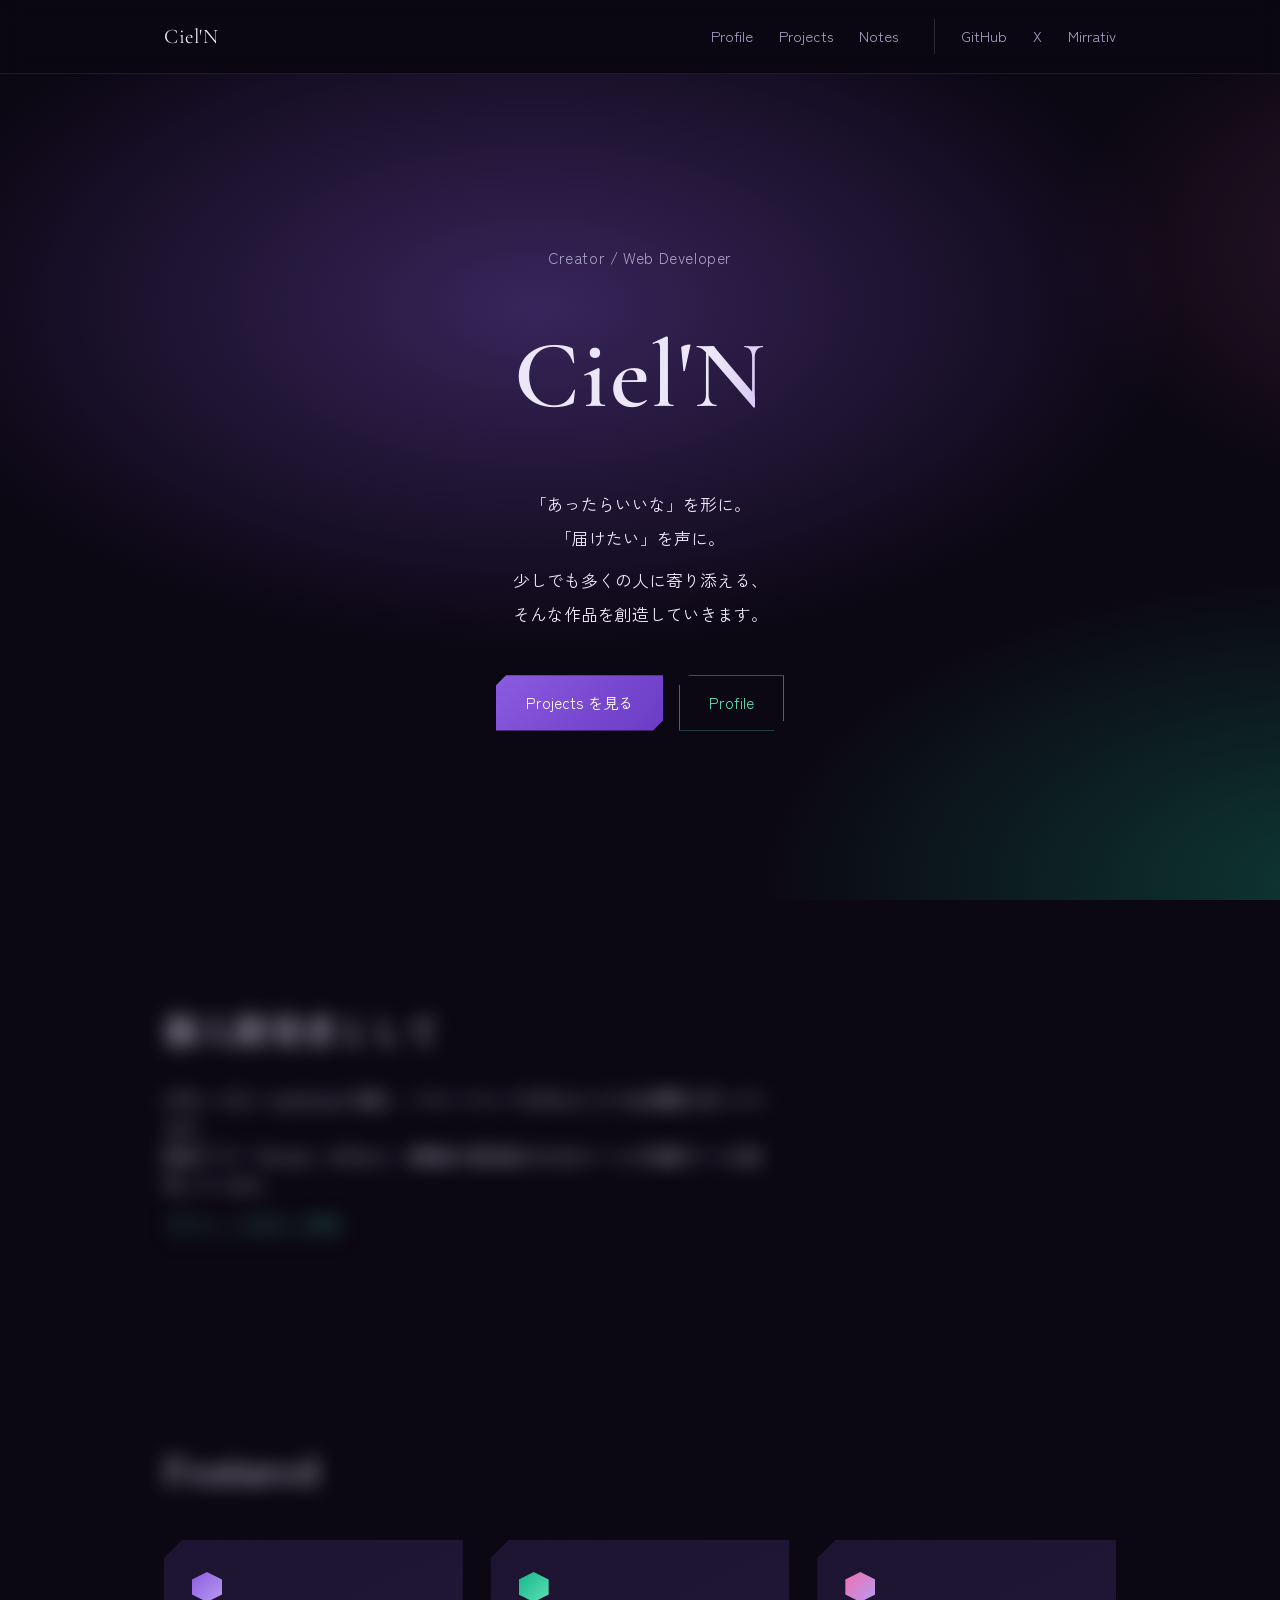
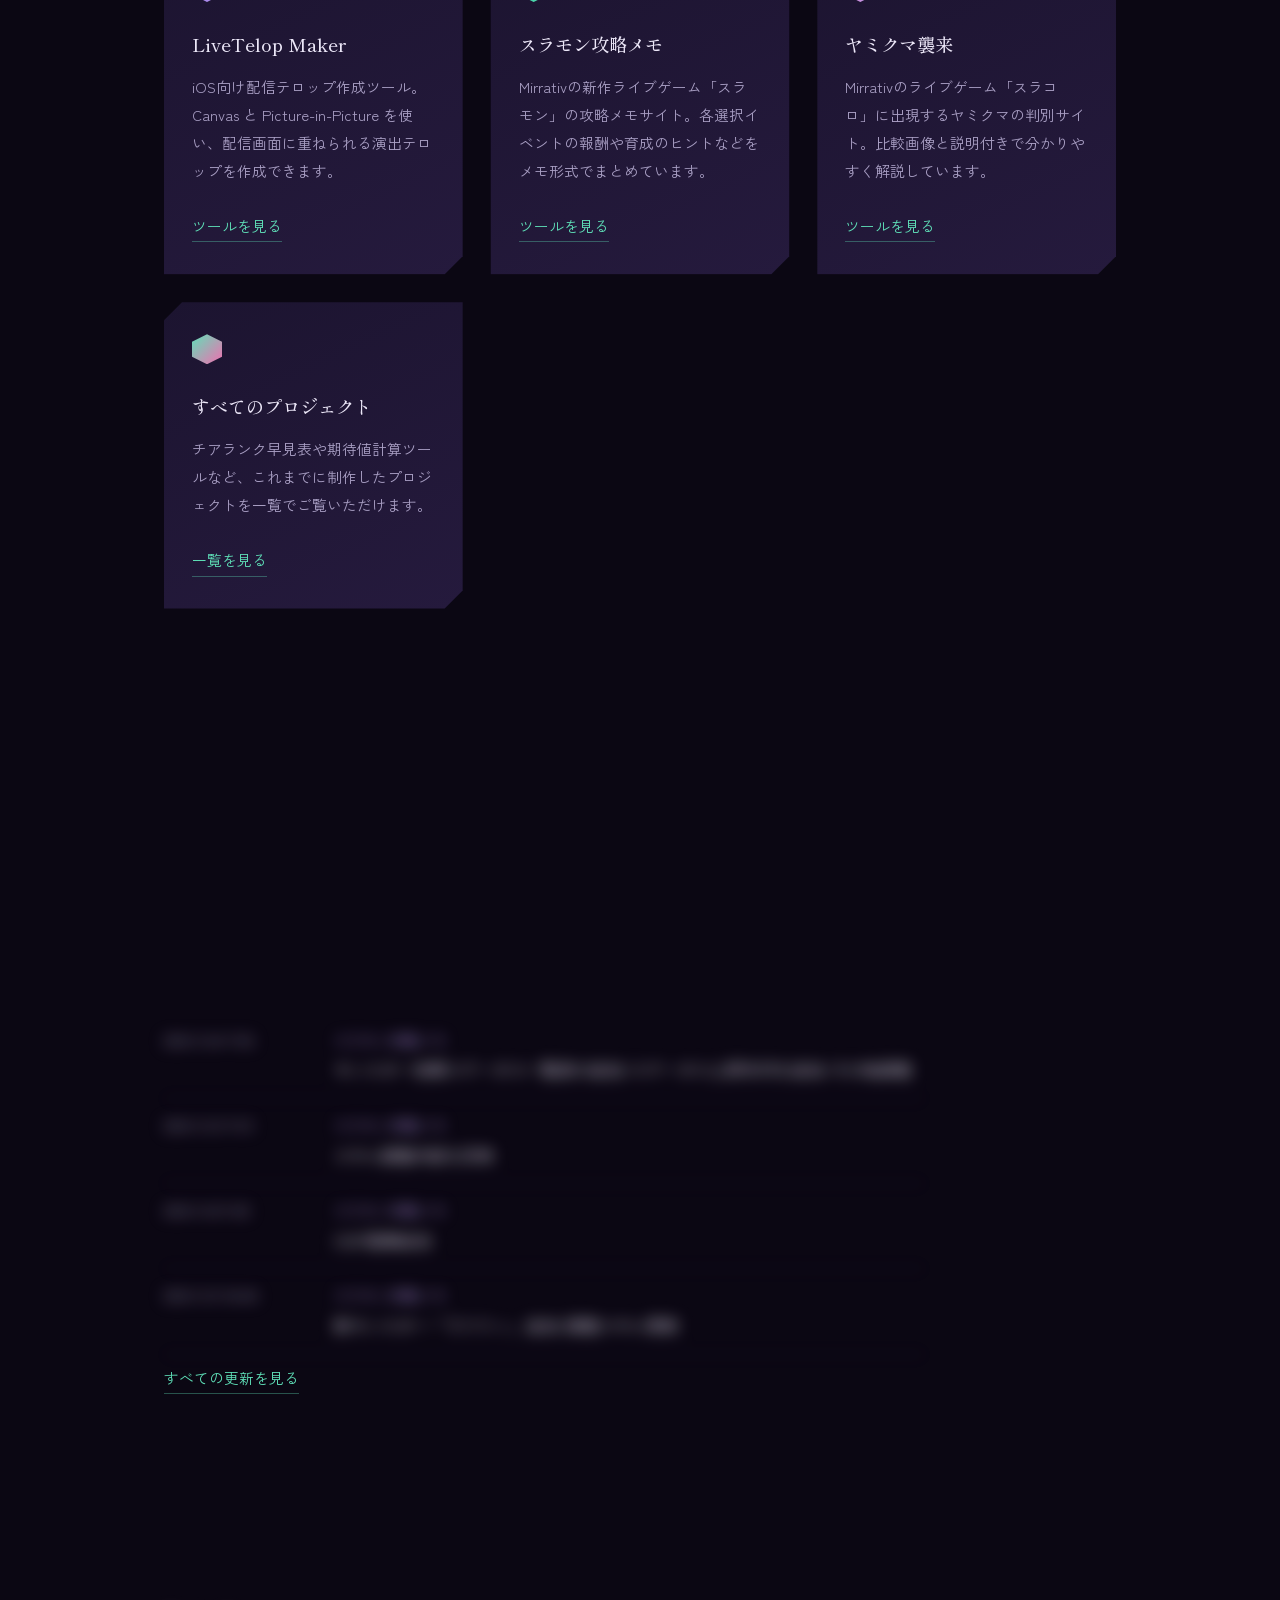
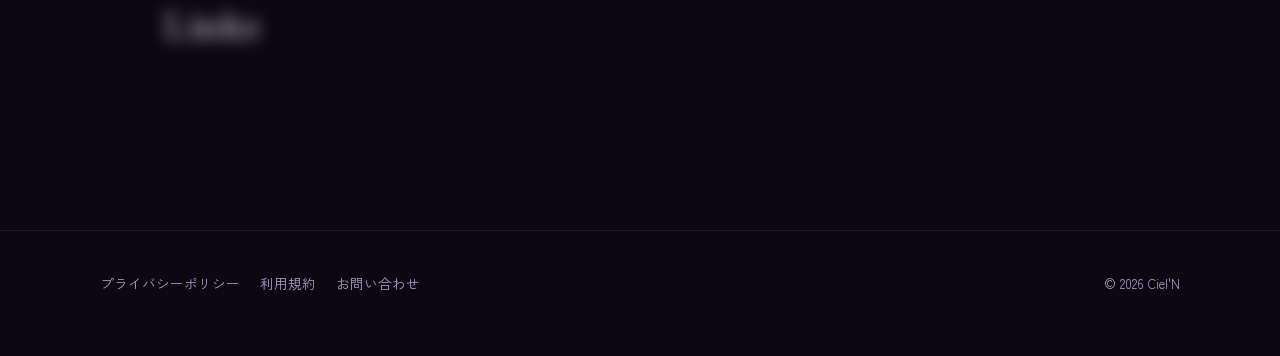
==== commit 7f23dce2: "chore: 更新履歴を更新" ====
--- a/index.html
+++ b/index.html
@@ -148,6 +148,11 @@
     <!-- UPDATES:START -->
     <ul class="update-list">
       <li class="update-item">
+        <time datetime="2026-11-05T14:25:46Z">2026.11.05 23:25</time>
+        <a class="update-item__tool" href="https://slamon-info.cieln.com/" target="_blank" rel="noopener">スラモン攻略メモ</a>
+        <span class="update-item__msg">apple-touch-iconの追加</span>
+      </li>
+      <li class="update-item">
         <time datetime="2026-11-04T08:56:20Z">2026.11.04 17:56</time>
         <a class="update-item__tool" href="https://slamon-info.cieln.com/" target="_blank" rel="noopener">スラモン攻略メモ</a>
         <span class="update-item__msg">モンスター初期ステータス一覧表の追加/ステータス上昇矢印を追加/その他調整</span>
@@ -166,11 +171,6 @@
         <time datetime="2026-10-31T21:48:57Z">2026.11.01 06:48</time>
         <a class="update-item__tool" href="https://slamon-info.cieln.com/" target="_blank" rel="noopener">スラモン攻略メモ</a>
         <span class="update-item__msg">新モンスター「ラフリィ」追加/調整スキル更新</span>
-      </li>
-      <li class="update-item">
-        <time datetime="2026-10-31T10:10:06Z">2026.10.31 19:10</time>
-        <a class="update-item__tool" href="https://slamon-info.cieln.com/" target="_blank" rel="noopener">スラモン攻略メモ</a>
-        <span class="update-item__msg">スキル「だいちのいかり」情報更新</span>
       </li>
     </ul>
     <!-- UPDATES:END -->
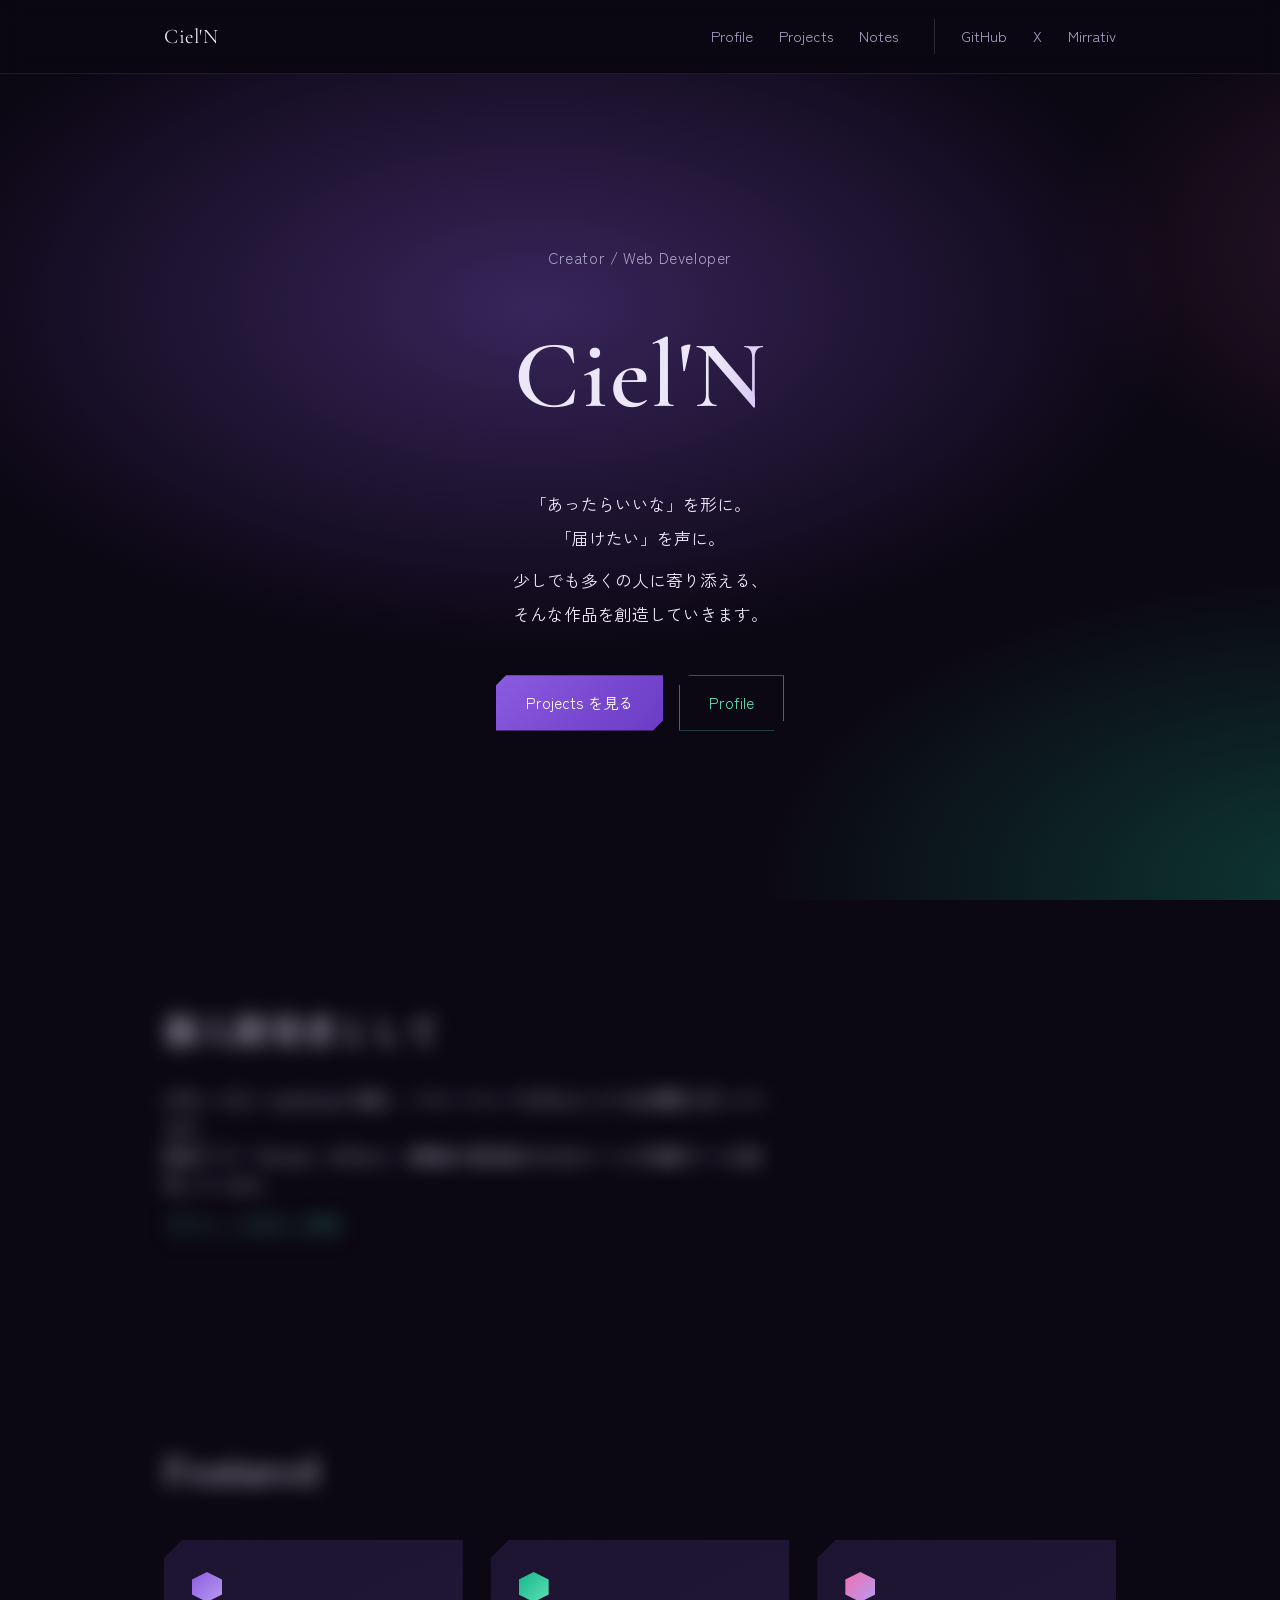
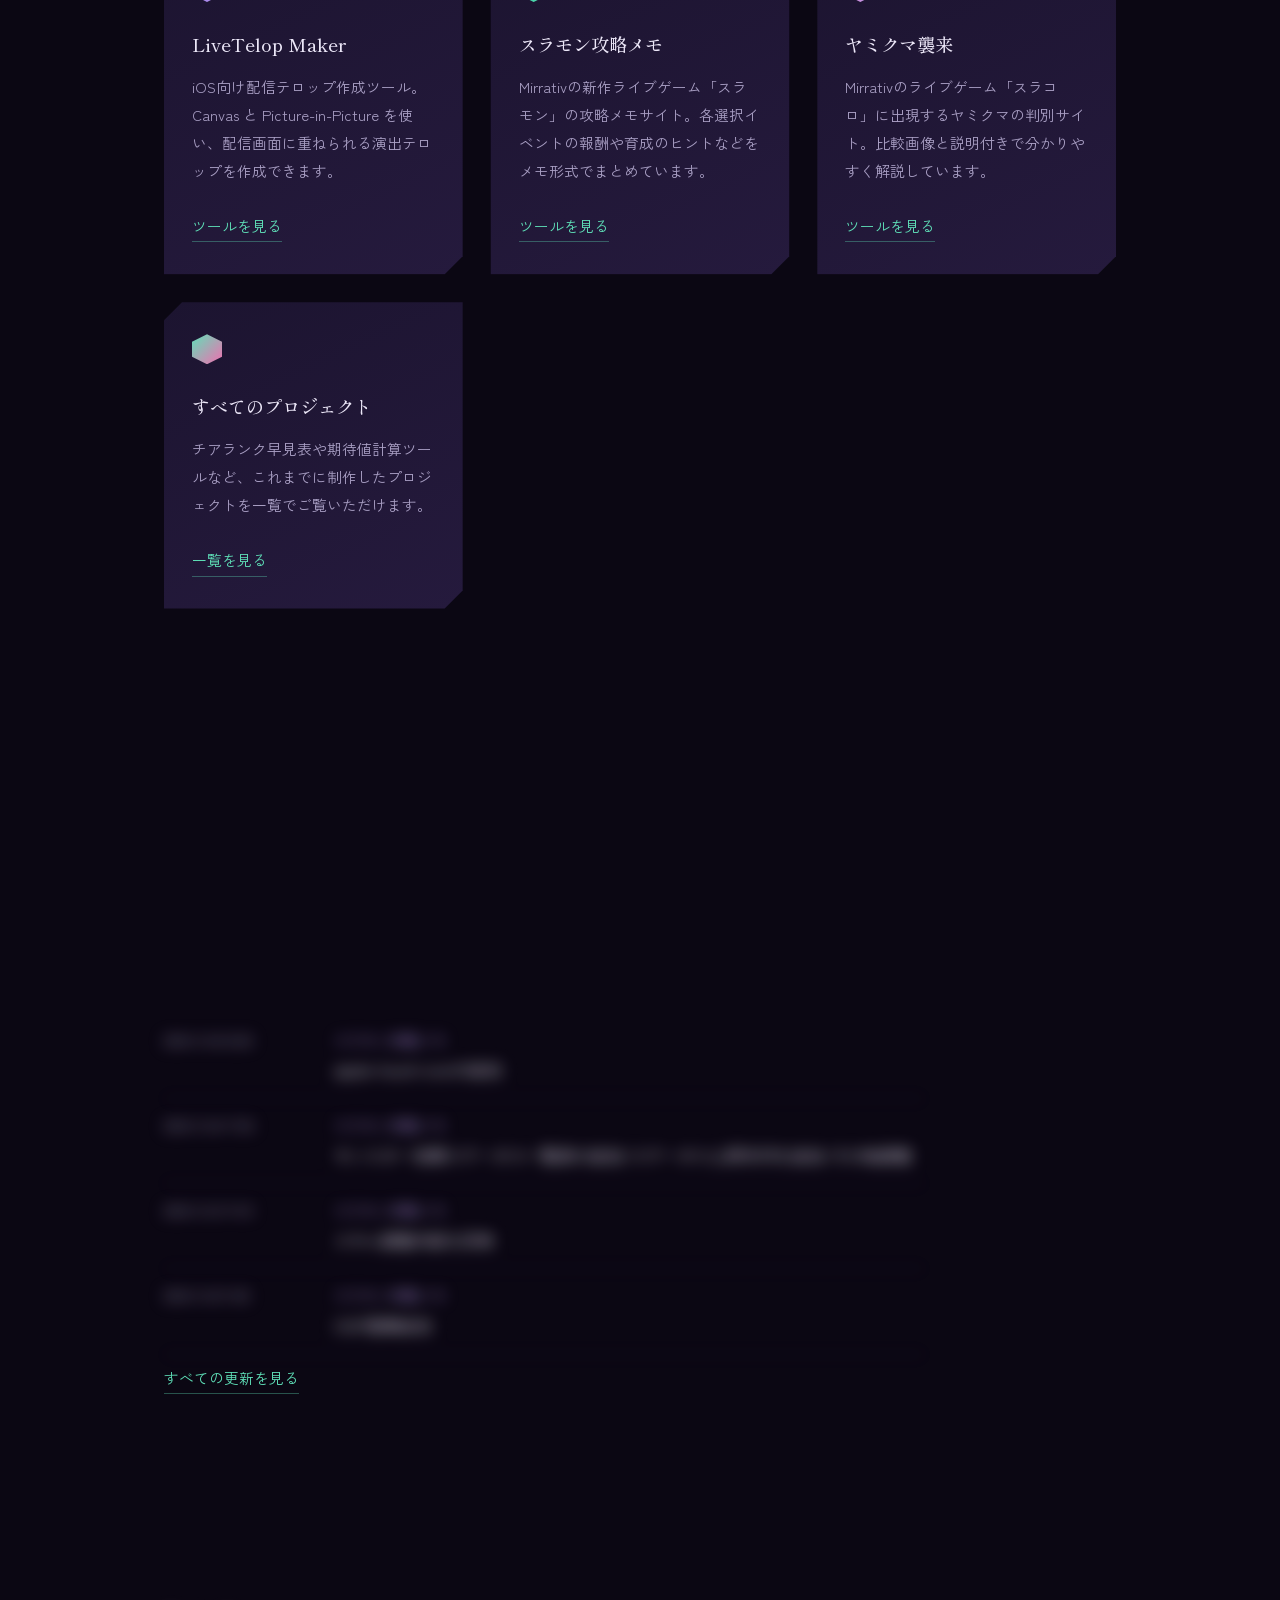
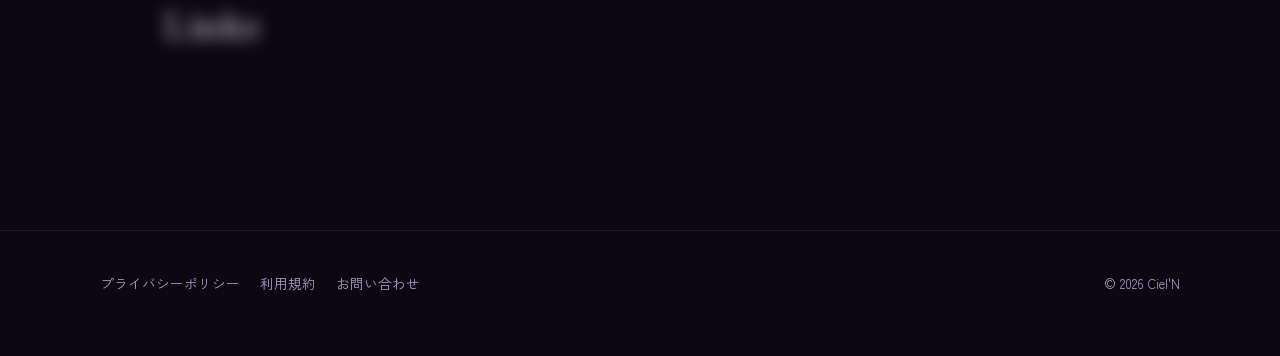
==== commit dea946a5: "chore: 更新履歴を更新" ====
--- a/index.html
+++ b/index.html
@@ -148,6 +148,11 @@
     <!-- UPDATES:START -->
     <ul class="update-list">
       <li class="update-item">
+        <time datetime="2026-11-14T18:32:46Z">2026.11.15 03:32</time>
+        <a class="update-item__tool" href="https://slamon-info.cieln.com/" target="_blank" rel="noopener">スラモン攻略メモ</a>
+        <span class="update-item__msg">スキル「ダウナースロット」更新</span>
+      </li>
+      <li class="update-item">
         <time datetime="2026-11-05T14:25:46Z">2026.11.05 23:25</time>
         <a class="update-item__tool" href="https://slamon-info.cieln.com/" target="_blank" rel="noopener">スラモン攻略メモ</a>
         <span class="update-item__msg">apple-touch-iconの追加</span>
@@ -166,11 +171,6 @@
         <time datetime="2026-11-02T02:25:51Z">2026.11.02 11:25</time>
         <a class="update-item__tool" href="https://slamon-info.cieln.com/" target="_blank" rel="noopener">スラモン攻略メモ</a>
         <span class="update-item__msg">OGP画像追加</span>
-      </li>
-      <li class="update-item">
-        <time datetime="2026-10-31T21:48:57Z">2026.11.01 06:48</time>
-        <a class="update-item__tool" href="https://slamon-info.cieln.com/" target="_blank" rel="noopener">スラモン攻略メモ</a>
-        <span class="update-item__msg">新モンスター「ラフリィ」追加/調整スキル更新</span>
       </li>
     </ul>
     <!-- UPDATES:END -->
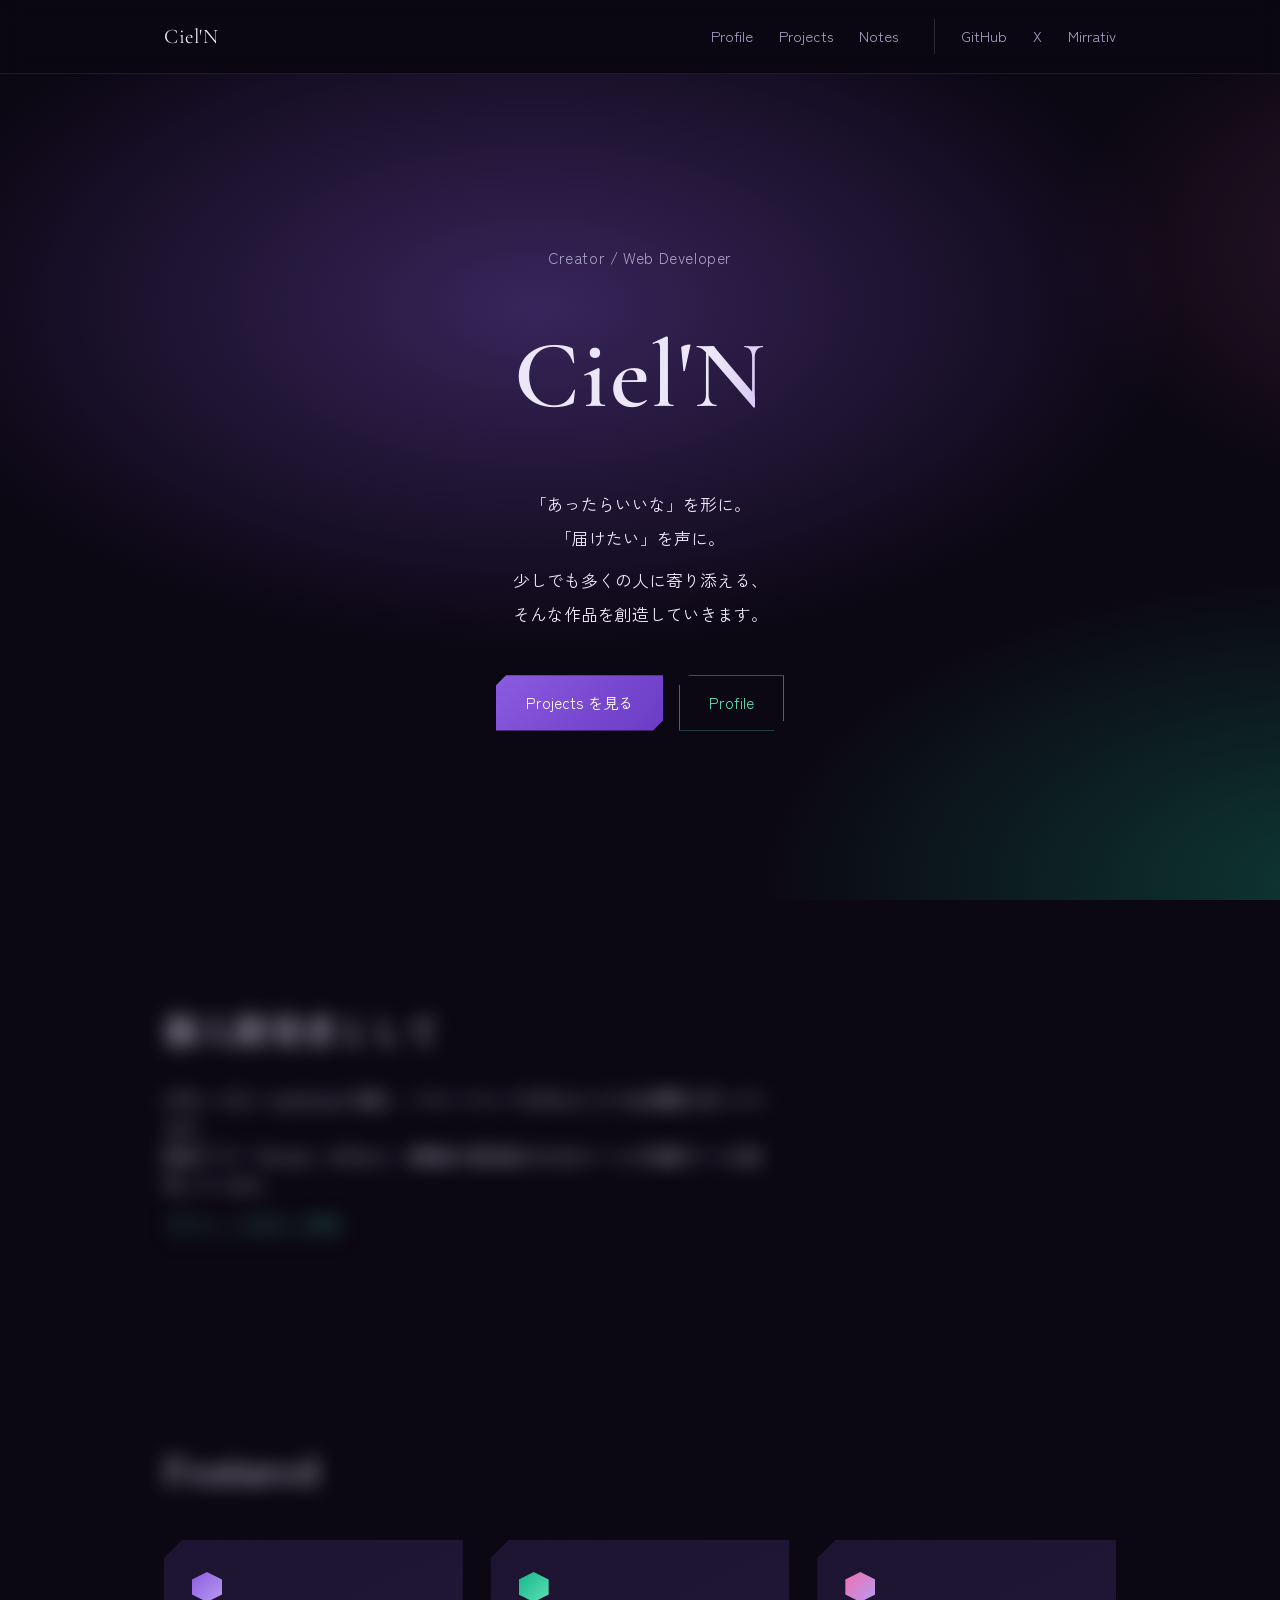
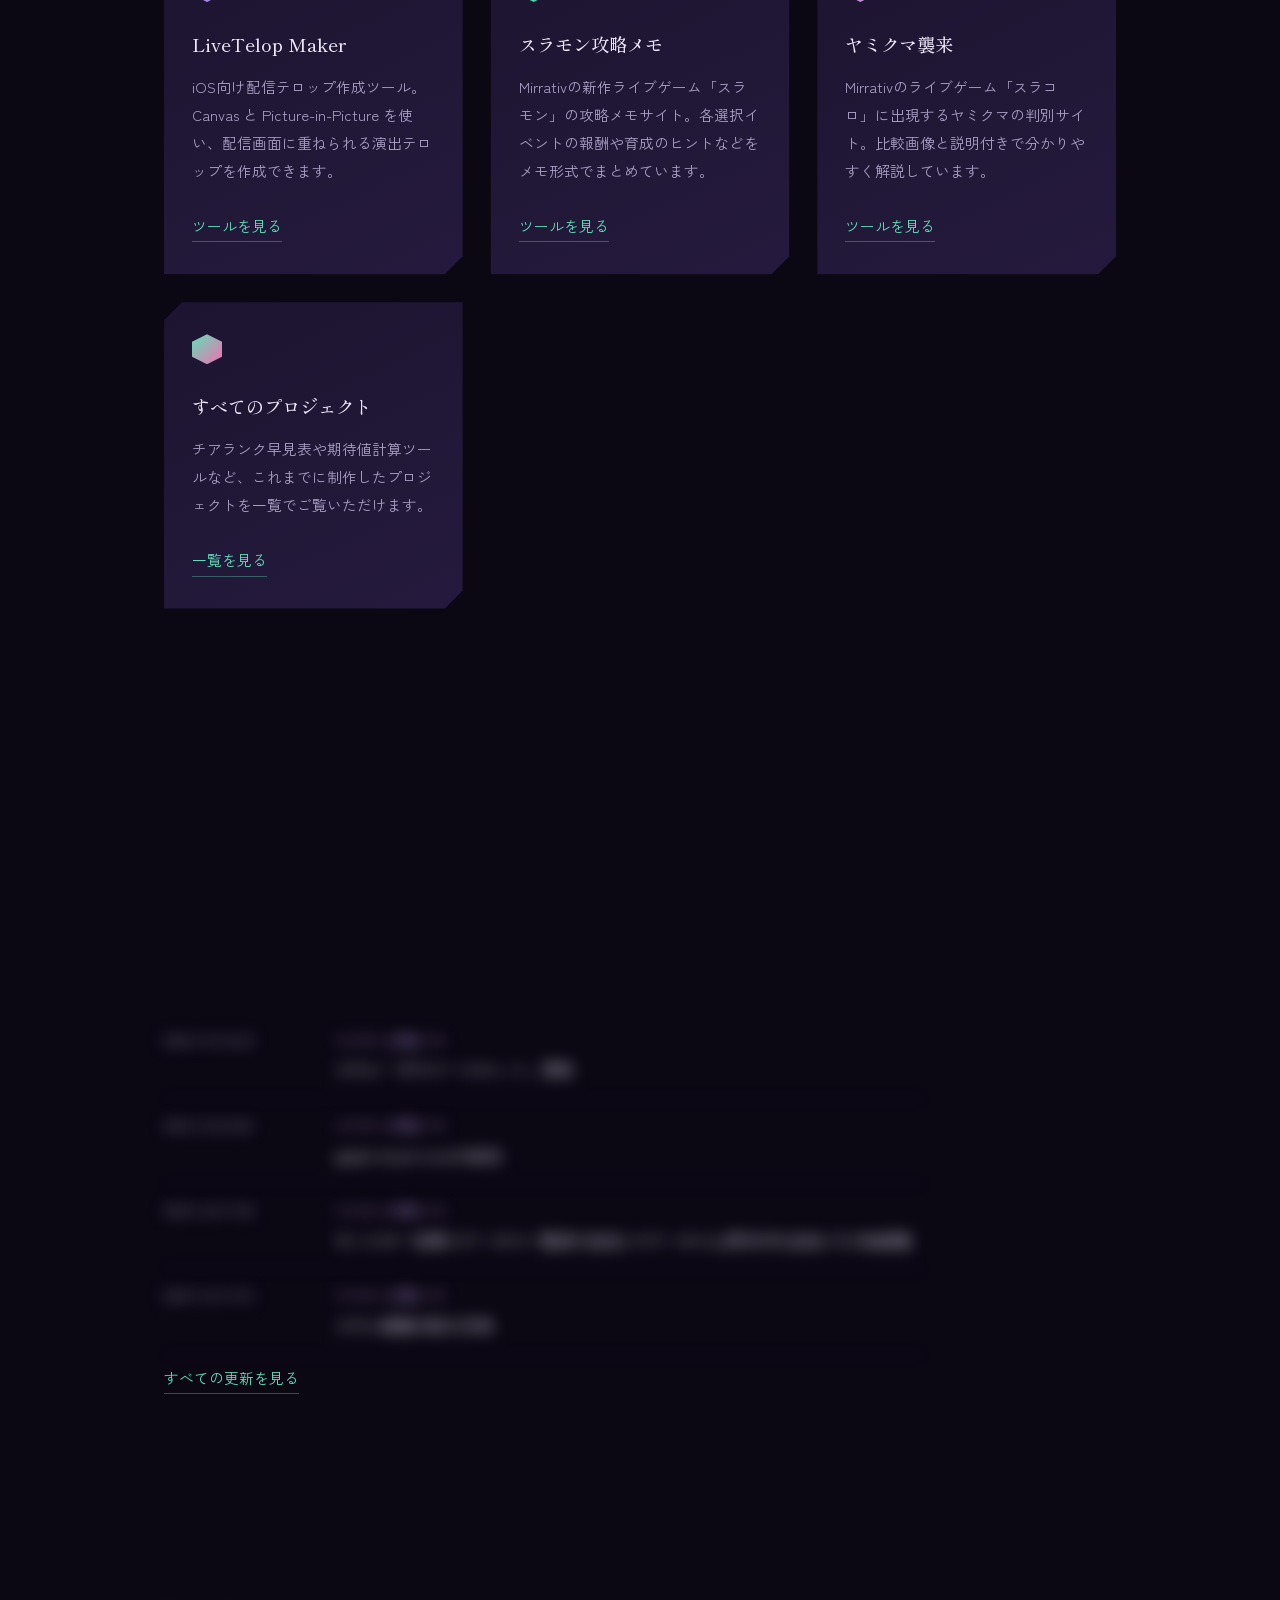
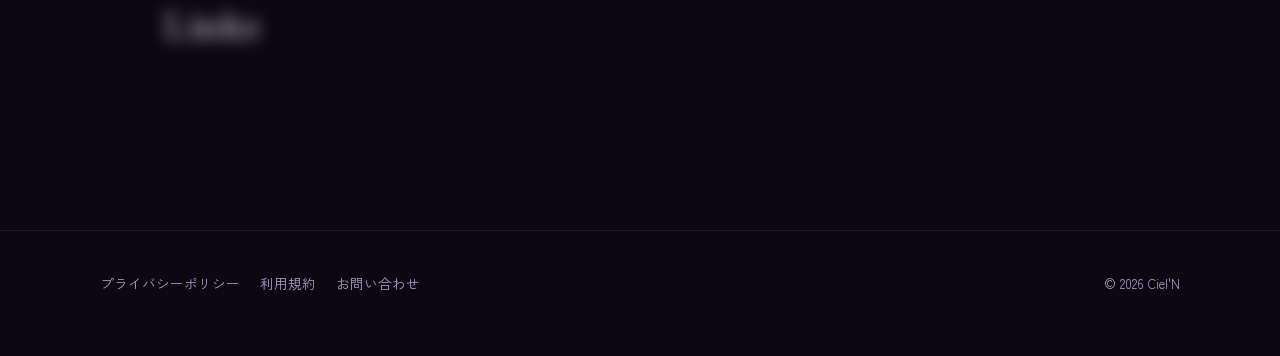
==== commit 3734657d: "chore: 更新履歴を更新" ====
--- a/index.html
+++ b/index.html
@@ -148,6 +148,11 @@
     <!-- UPDATES:START -->
     <ul class="update-list">
       <li class="update-item">
+        <time datetime="2026-11-17T08:03:49Z">2026.11.17 17:03</time>
+        <a class="update-item__tool" href="https://slamon-info.cieln.com/" target="_blank" rel="noopener">スラモン攻略メモ</a>
+        <span class="update-item__msg">ユーベェカップ情報お知らせ</span>
+      </li>
+      <li class="update-item">
         <time datetime="2026-11-14T18:32:46Z">2026.11.15 03:32</time>
         <a class="update-item__tool" href="https://slamon-info.cieln.com/" target="_blank" rel="noopener">スラモン攻略メモ</a>
         <span class="update-item__msg">スキル「ダウナースロット」更新</span>
@@ -166,11 +171,6 @@
         <time datetime="2026-11-03T02:10:56Z">2026.11.03 11:10</time>
         <a class="update-item__tool" href="https://slamon-info.cieln.com/" target="_blank" rel="noopener">スラモン攻略メモ</a>
         <span class="update-item__msg">スキル調整内容を反映</span>
-      </li>
-      <li class="update-item">
-        <time datetime="2026-11-02T02:25:51Z">2026.11.02 11:25</time>
-        <a class="update-item__tool" href="https://slamon-info.cieln.com/" target="_blank" rel="noopener">スラモン攻略メモ</a>
-        <span class="update-item__msg">OGP画像追加</span>
       </li>
     </ul>
     <!-- UPDATES:END -->
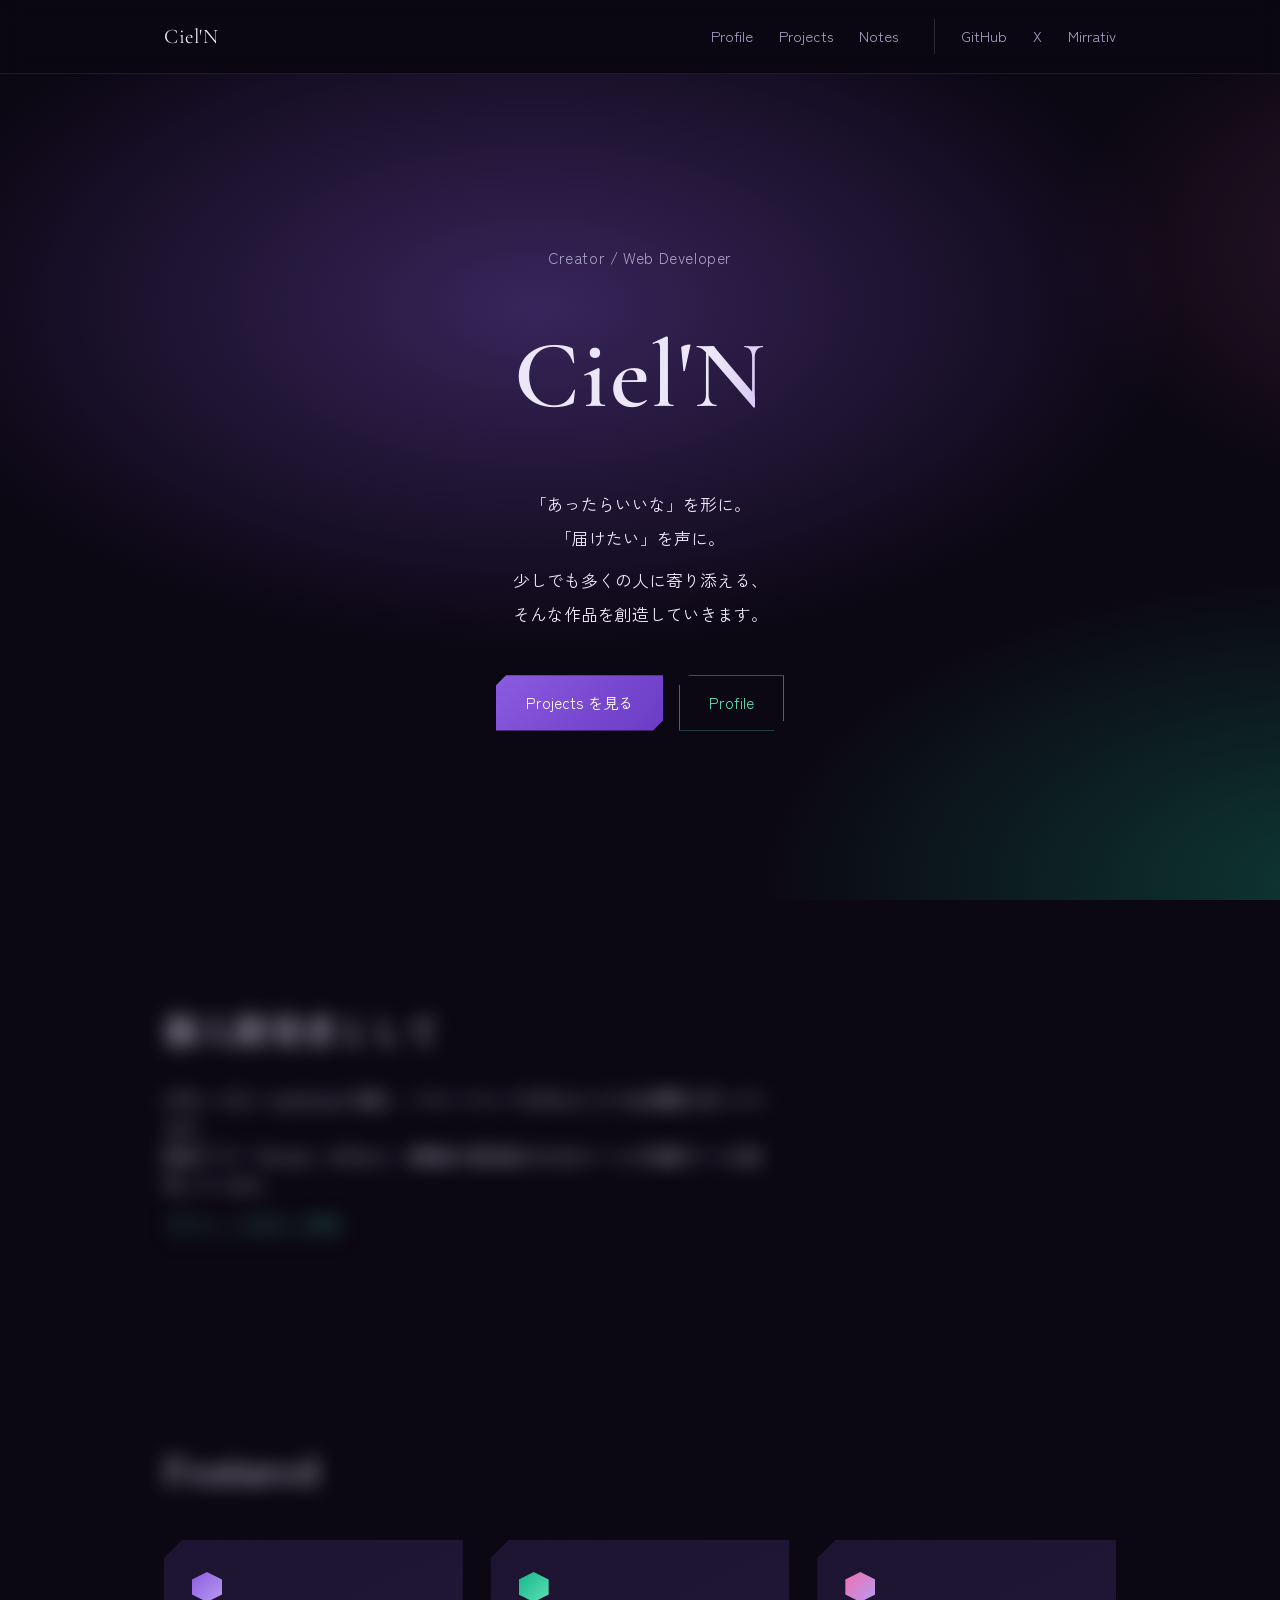
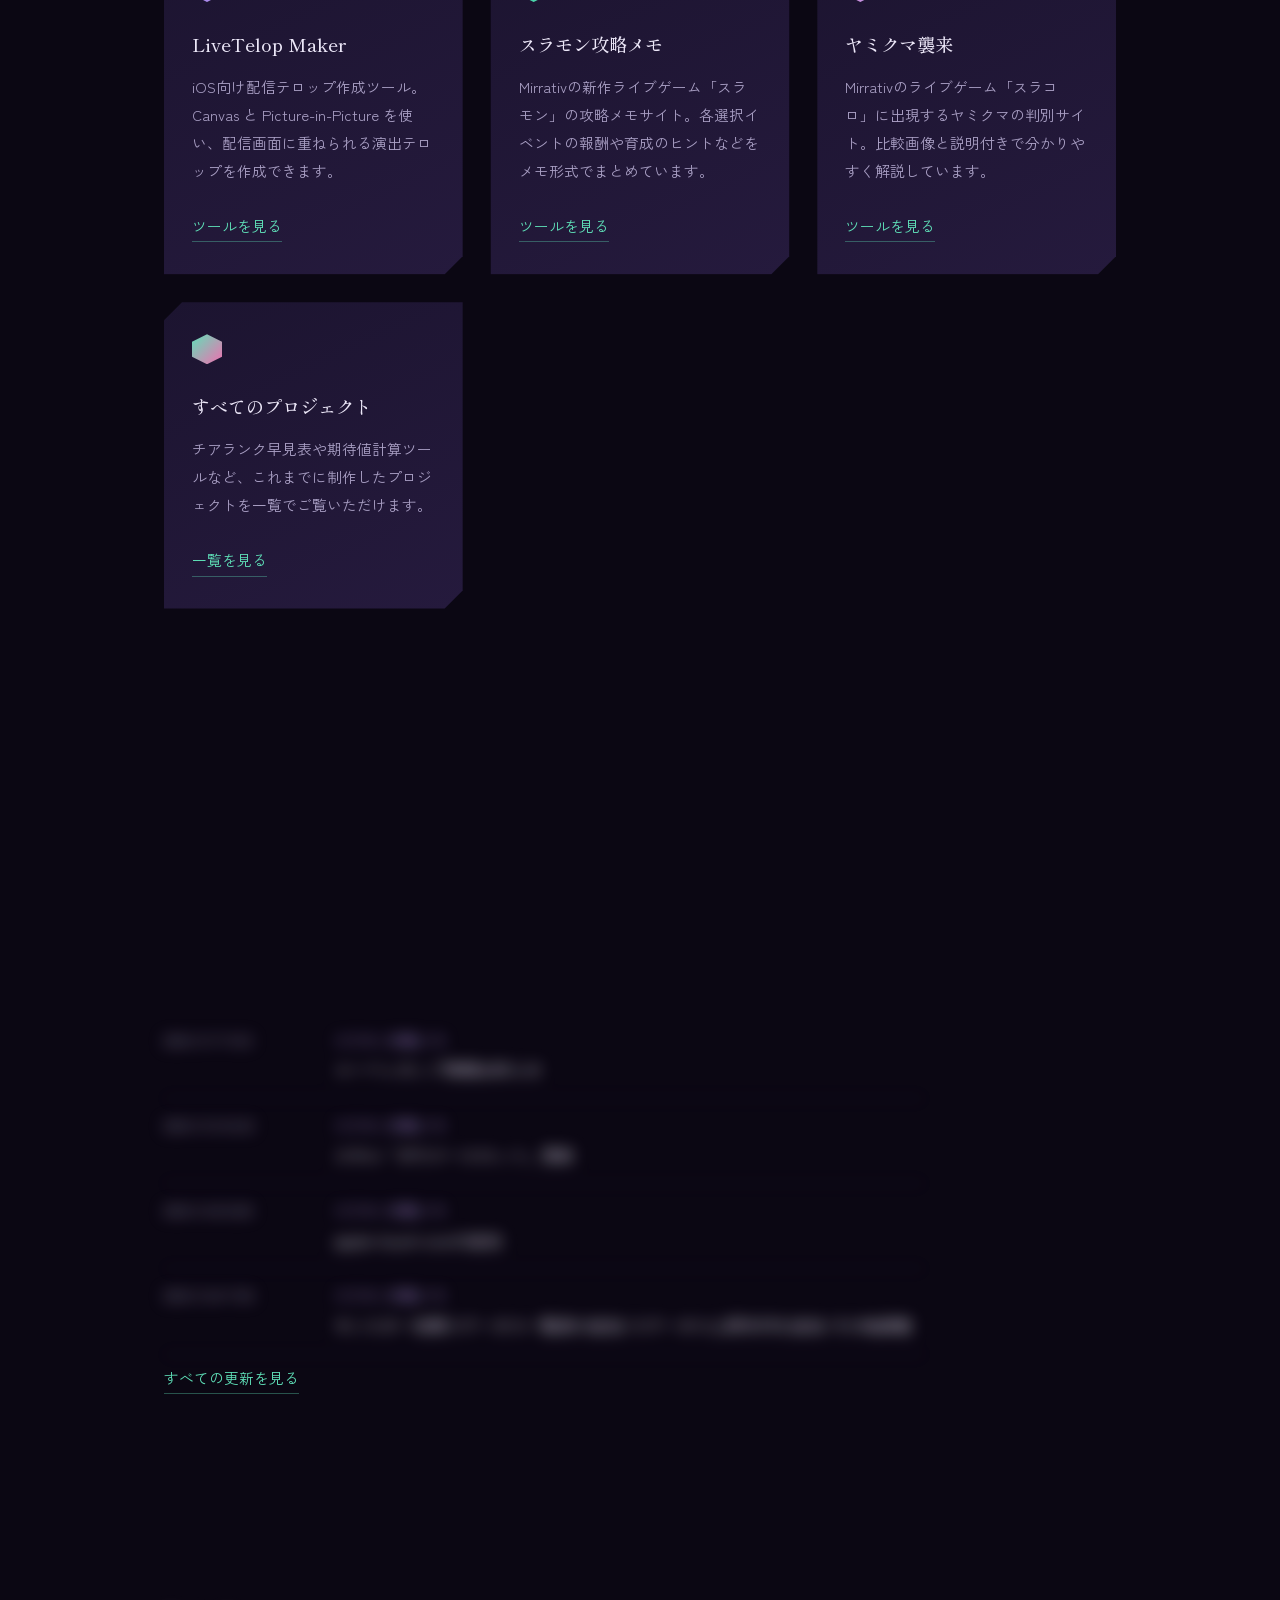
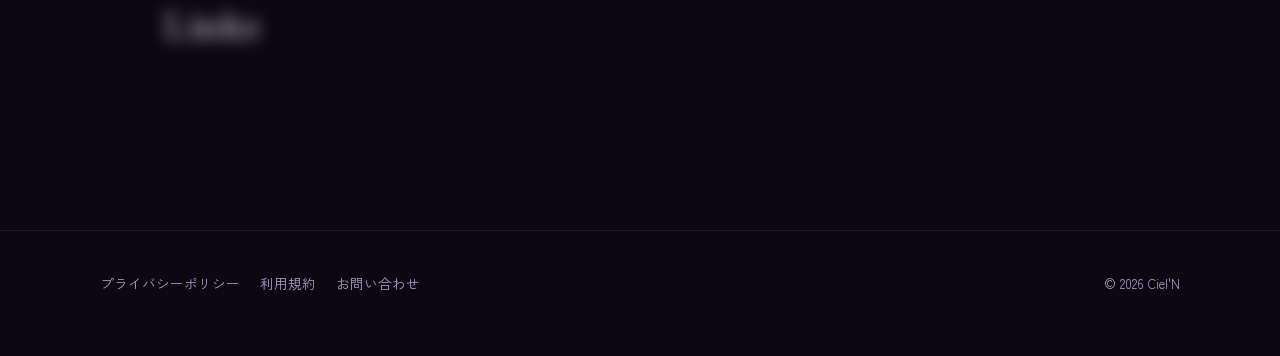
==== commit 9ef14ba9: "chore: 更新履歴を更新" ====
--- a/index.html
+++ b/index.html
@@ -148,6 +148,11 @@
     <!-- UPDATES:START -->
     <ul class="update-list">
       <li class="update-item">
+        <time datetime="2026-11-21T05:16:22Z">2026.11.21 14:16</time>
+        <a class="update-item__tool" href="https://slamon-info.cieln.com/" target="_blank" rel="noopener">スラモン攻略メモ</a>
+        <span class="update-item__msg">テロップ&amp;スキル情報更新</span>
+      </li>
+      <li class="update-item">
         <time datetime="2026-11-17T08:03:49Z">2026.11.17 17:03</time>
         <a class="update-item__tool" href="https://slamon-info.cieln.com/" target="_blank" rel="noopener">スラモン攻略メモ</a>
         <span class="update-item__msg">ユーベェカップ情報お知らせ</span>
@@ -166,11 +171,6 @@
         <time datetime="2026-11-04T08:56:20Z">2026.11.04 17:56</time>
         <a class="update-item__tool" href="https://slamon-info.cieln.com/" target="_blank" rel="noopener">スラモン攻略メモ</a>
         <span class="update-item__msg">モンスター初期ステータス一覧表の追加/ステータス上昇矢印を追加/その他調整</span>
-      </li>
-      <li class="update-item">
-        <time datetime="2026-11-03T02:10:56Z">2026.11.03 11:10</time>
-        <a class="update-item__tool" href="https://slamon-info.cieln.com/" target="_blank" rel="noopener">スラモン攻略メモ</a>
-        <span class="update-item__msg">スキル調整内容を反映</span>
       </li>
     </ul>
     <!-- UPDATES:END -->
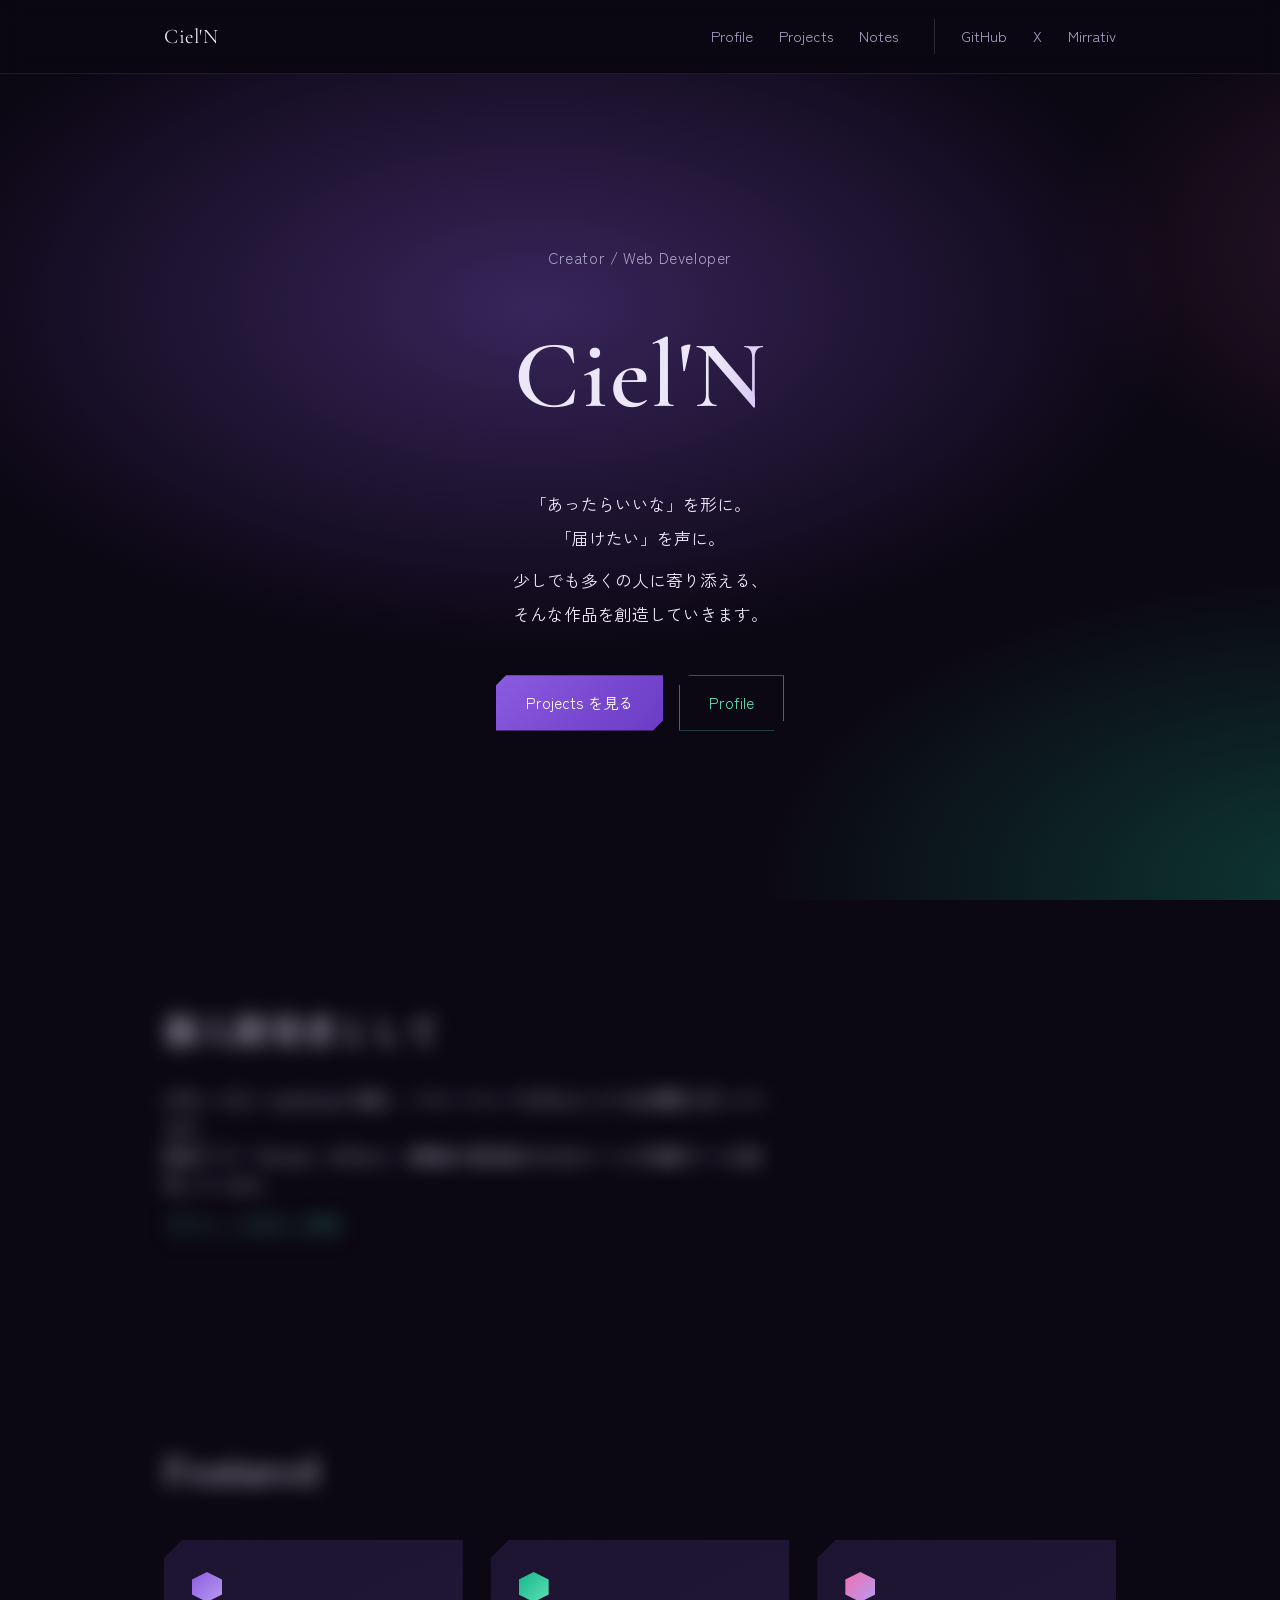
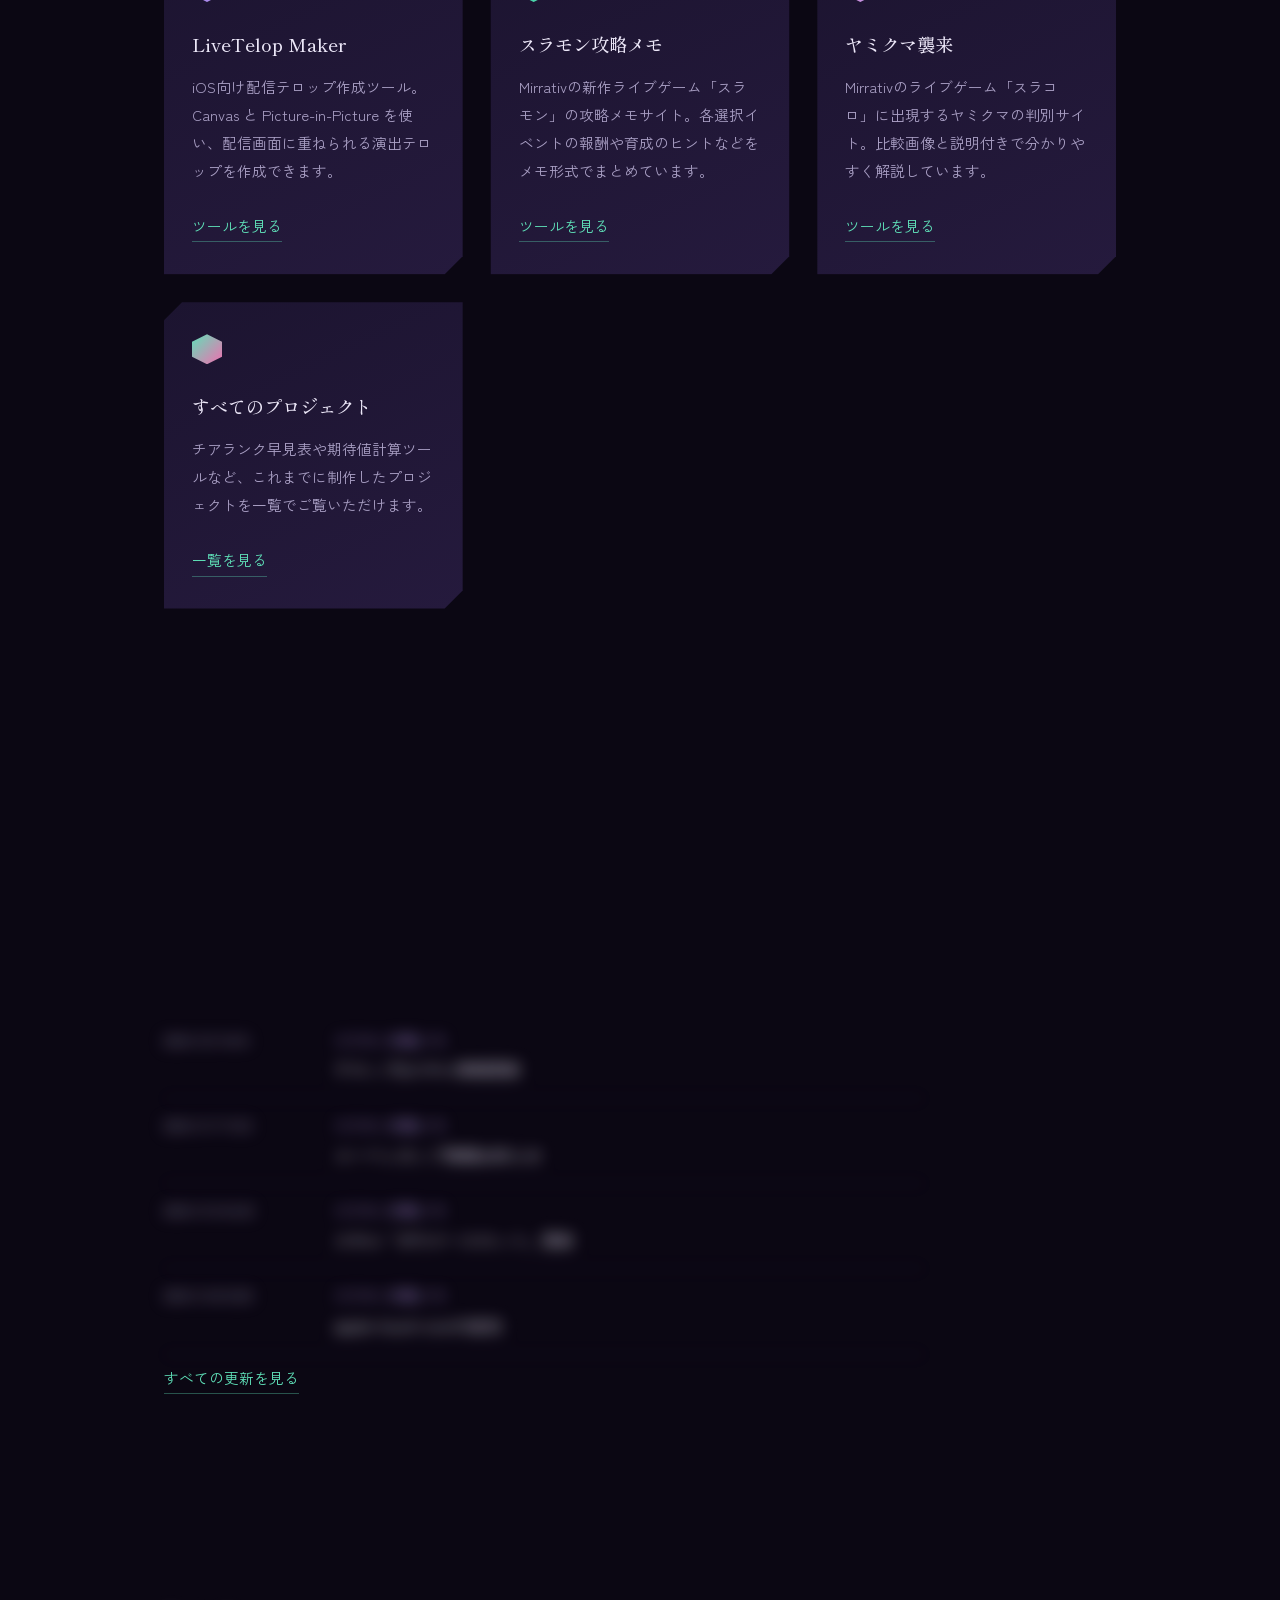
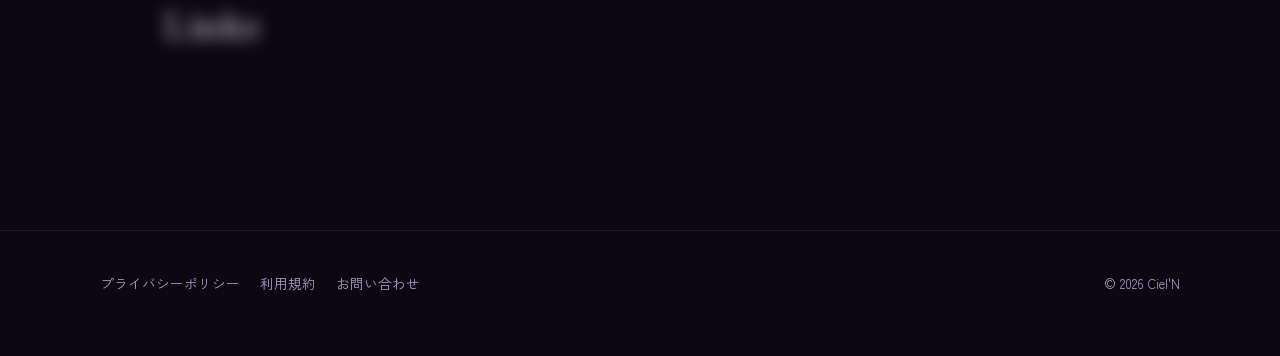
==== commit 3331901b: "chore: 更新履歴を更新" ====
--- a/index.html
+++ b/index.html
@@ -148,6 +148,11 @@
     <!-- UPDATES:START -->
     <ul class="update-list">
       <li class="update-item">
+        <time datetime="2026-11-22T14:14:22Z">2026.11.22 23:14</time>
+        <a class="update-item__tool" href="https://yamikuma.cieln.com/" target="_blank" rel="noopener">ヤミクマ襲来</a>
+        <span class="update-item__msg">スラコロVol.107開催情報テロップ更新</span>
+      </li>
+      <li class="update-item">
         <time datetime="2026-11-21T05:16:22Z">2026.11.21 14:16</time>
         <a class="update-item__tool" href="https://slamon-info.cieln.com/" target="_blank" rel="noopener">スラモン攻略メモ</a>
         <span class="update-item__msg">テロップ&amp;スキル情報更新</span>
@@ -166,11 +171,6 @@
         <time datetime="2026-11-05T14:25:46Z">2026.11.05 23:25</time>
         <a class="update-item__tool" href="https://slamon-info.cieln.com/" target="_blank" rel="noopener">スラモン攻略メモ</a>
         <span class="update-item__msg">apple-touch-iconの追加</span>
-      </li>
-      <li class="update-item">
-        <time datetime="2026-11-04T08:56:20Z">2026.11.04 17:56</time>
-        <a class="update-item__tool" href="https://slamon-info.cieln.com/" target="_blank" rel="noopener">スラモン攻略メモ</a>
-        <span class="update-item__msg">モンスター初期ステータス一覧表の追加/ステータス上昇矢印を追加/その他調整</span>
       </li>
     </ul>
     <!-- UPDATES:END -->
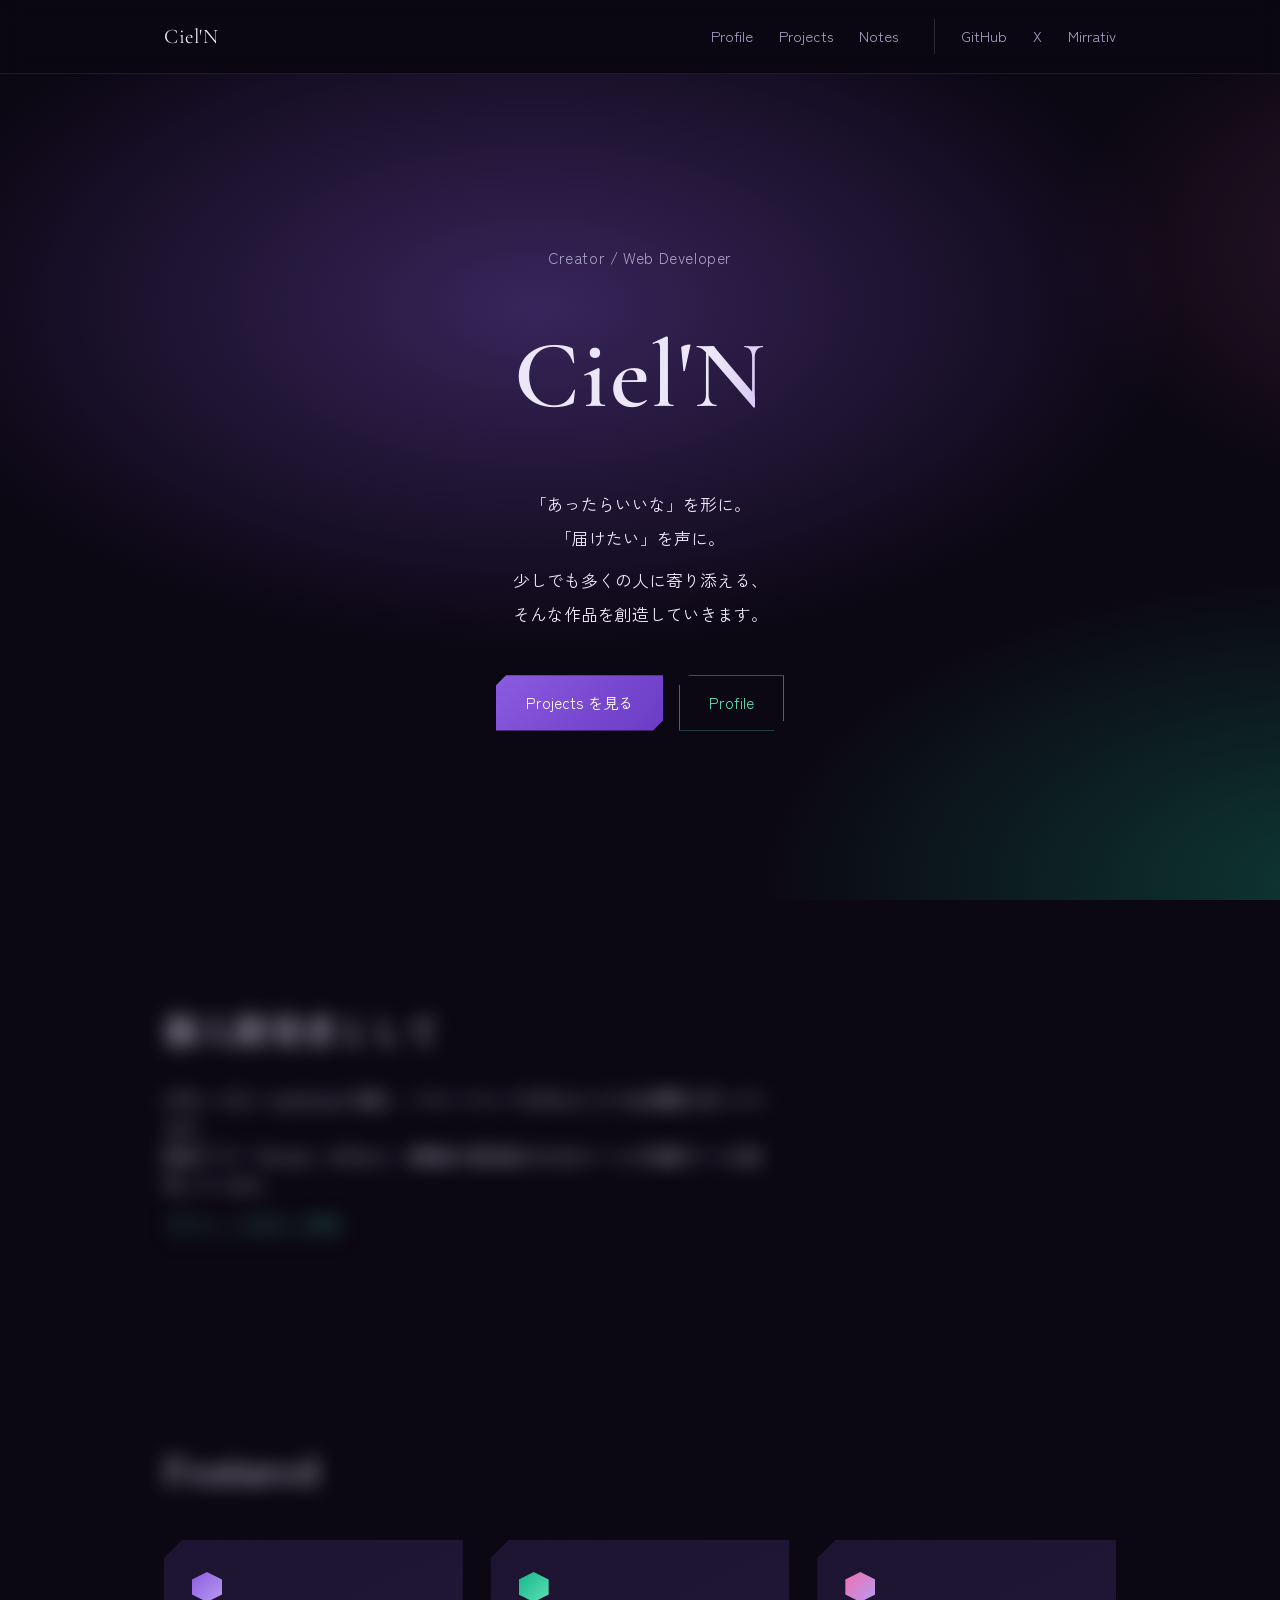
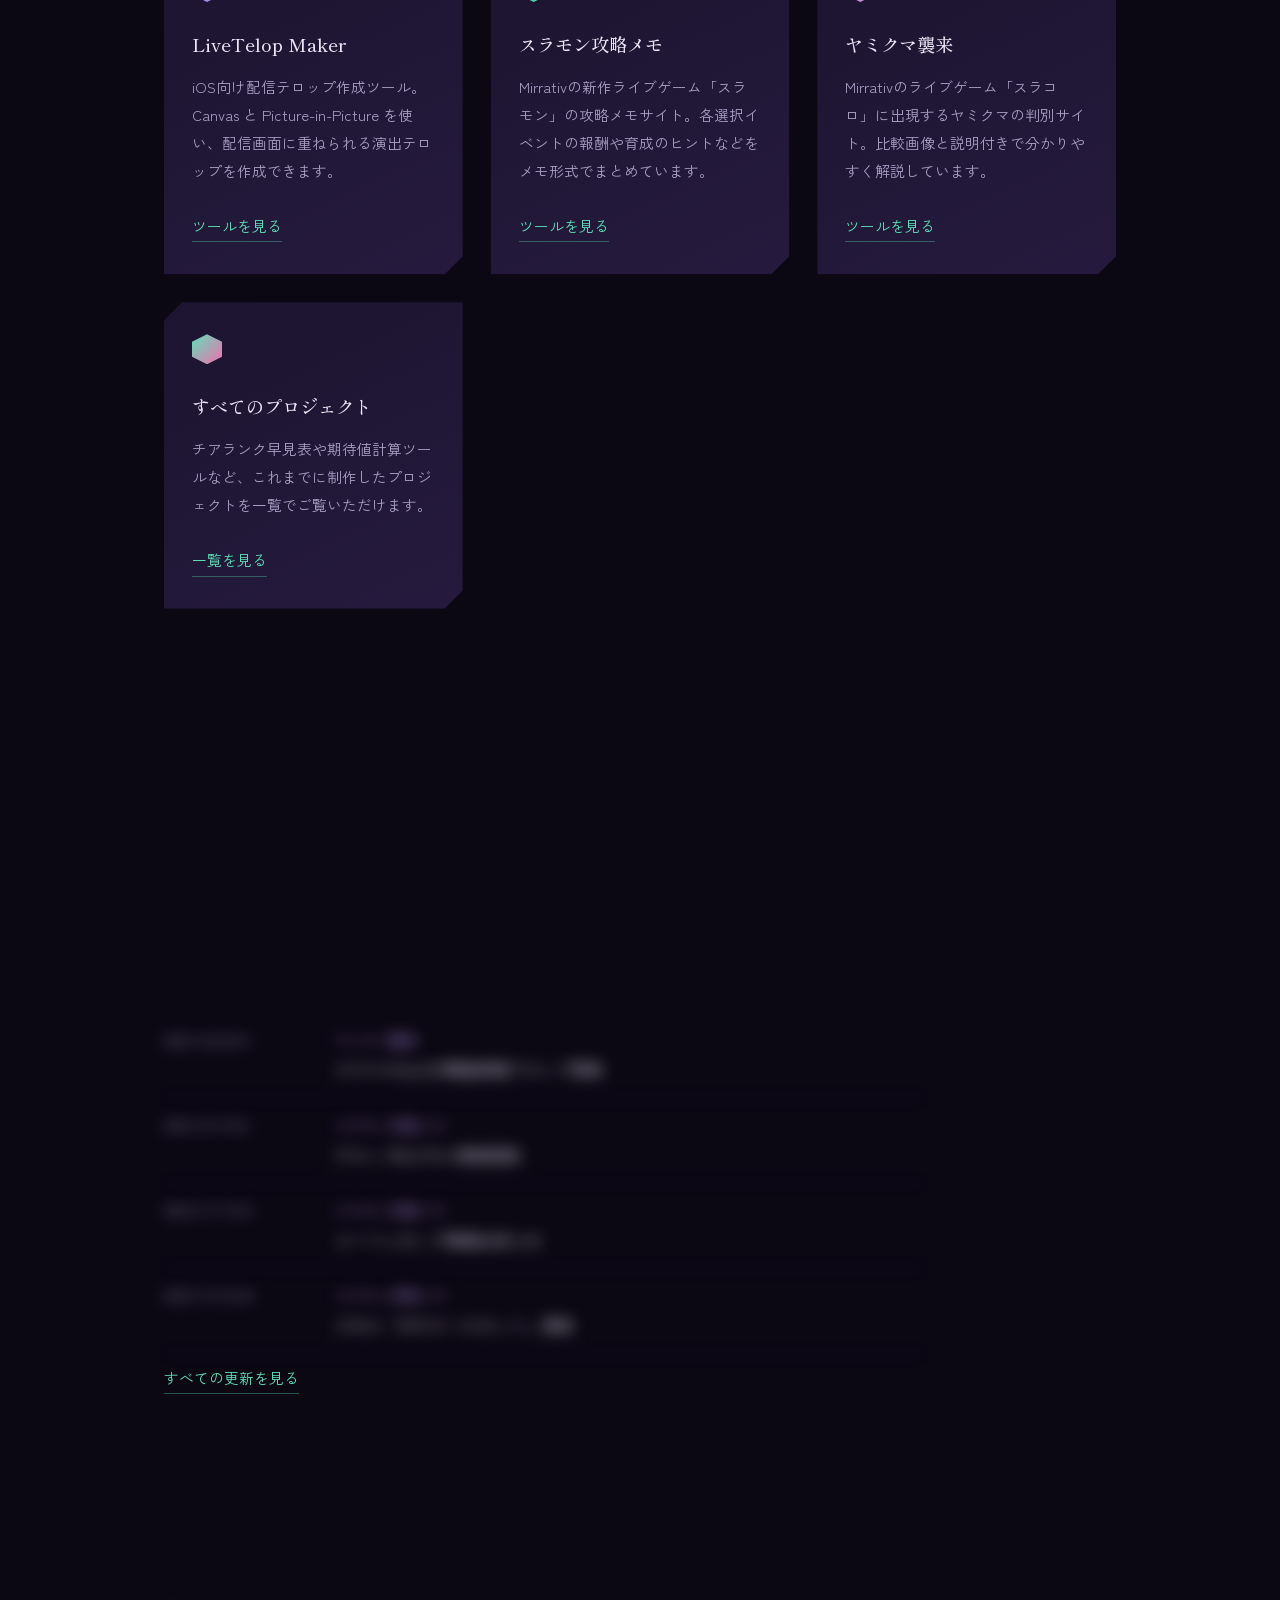
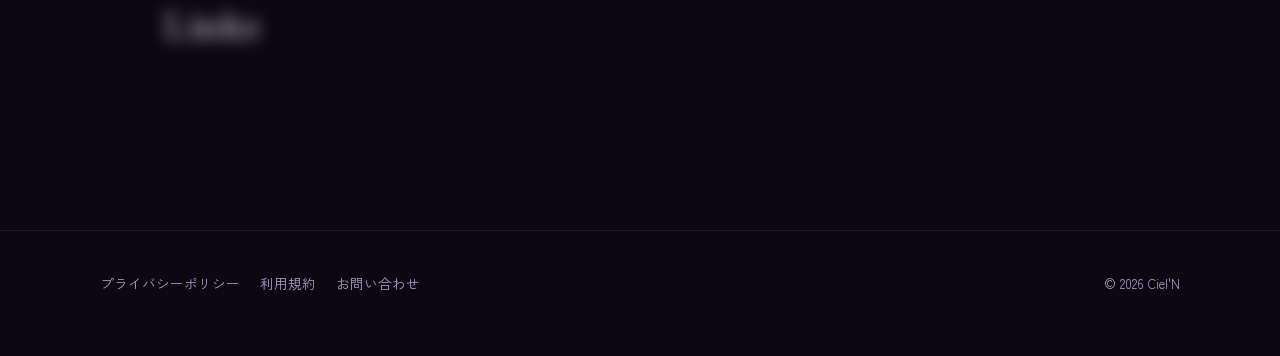
==== commit ff8ebb9d: "chore: 更新履歴を更新" ====
--- a/index.html
+++ b/index.html
@@ -148,6 +148,11 @@
     <!-- UPDATES:START -->
     <ul class="update-list">
       <li class="update-item">
+        <time datetime="2026-11-24T18:00:07Z">2026.11.25 03:00</time>
+        <a class="update-item__tool" href="https://slamon-info.cieln.com/" target="_blank" rel="noopener">スラモン攻略メモ</a>
+        <span class="update-item__msg">テロップ更新</span>
+      </li>
+      <li class="update-item">
         <time datetime="2026-11-22T14:14:22Z">2026.11.22 23:14</time>
         <a class="update-item__tool" href="https://yamikuma.cieln.com/" target="_blank" rel="noopener">ヤミクマ襲来</a>
         <span class="update-item__msg">スラコロVol.107開催情報テロップ更新</span>
@@ -166,11 +171,6 @@
         <time datetime="2026-11-14T18:32:46Z">2026.11.15 03:32</time>
         <a class="update-item__tool" href="https://slamon-info.cieln.com/" target="_blank" rel="noopener">スラモン攻略メモ</a>
         <span class="update-item__msg">スキル「ダウナースロット」更新</span>
-      </li>
-      <li class="update-item">
-        <time datetime="2026-11-05T14:25:46Z">2026.11.05 23:25</time>
-        <a class="update-item__tool" href="https://slamon-info.cieln.com/" target="_blank" rel="noopener">スラモン攻略メモ</a>
-        <span class="update-item__msg">apple-touch-iconの追加</span>
       </li>
     </ul>
     <!-- UPDATES:END -->
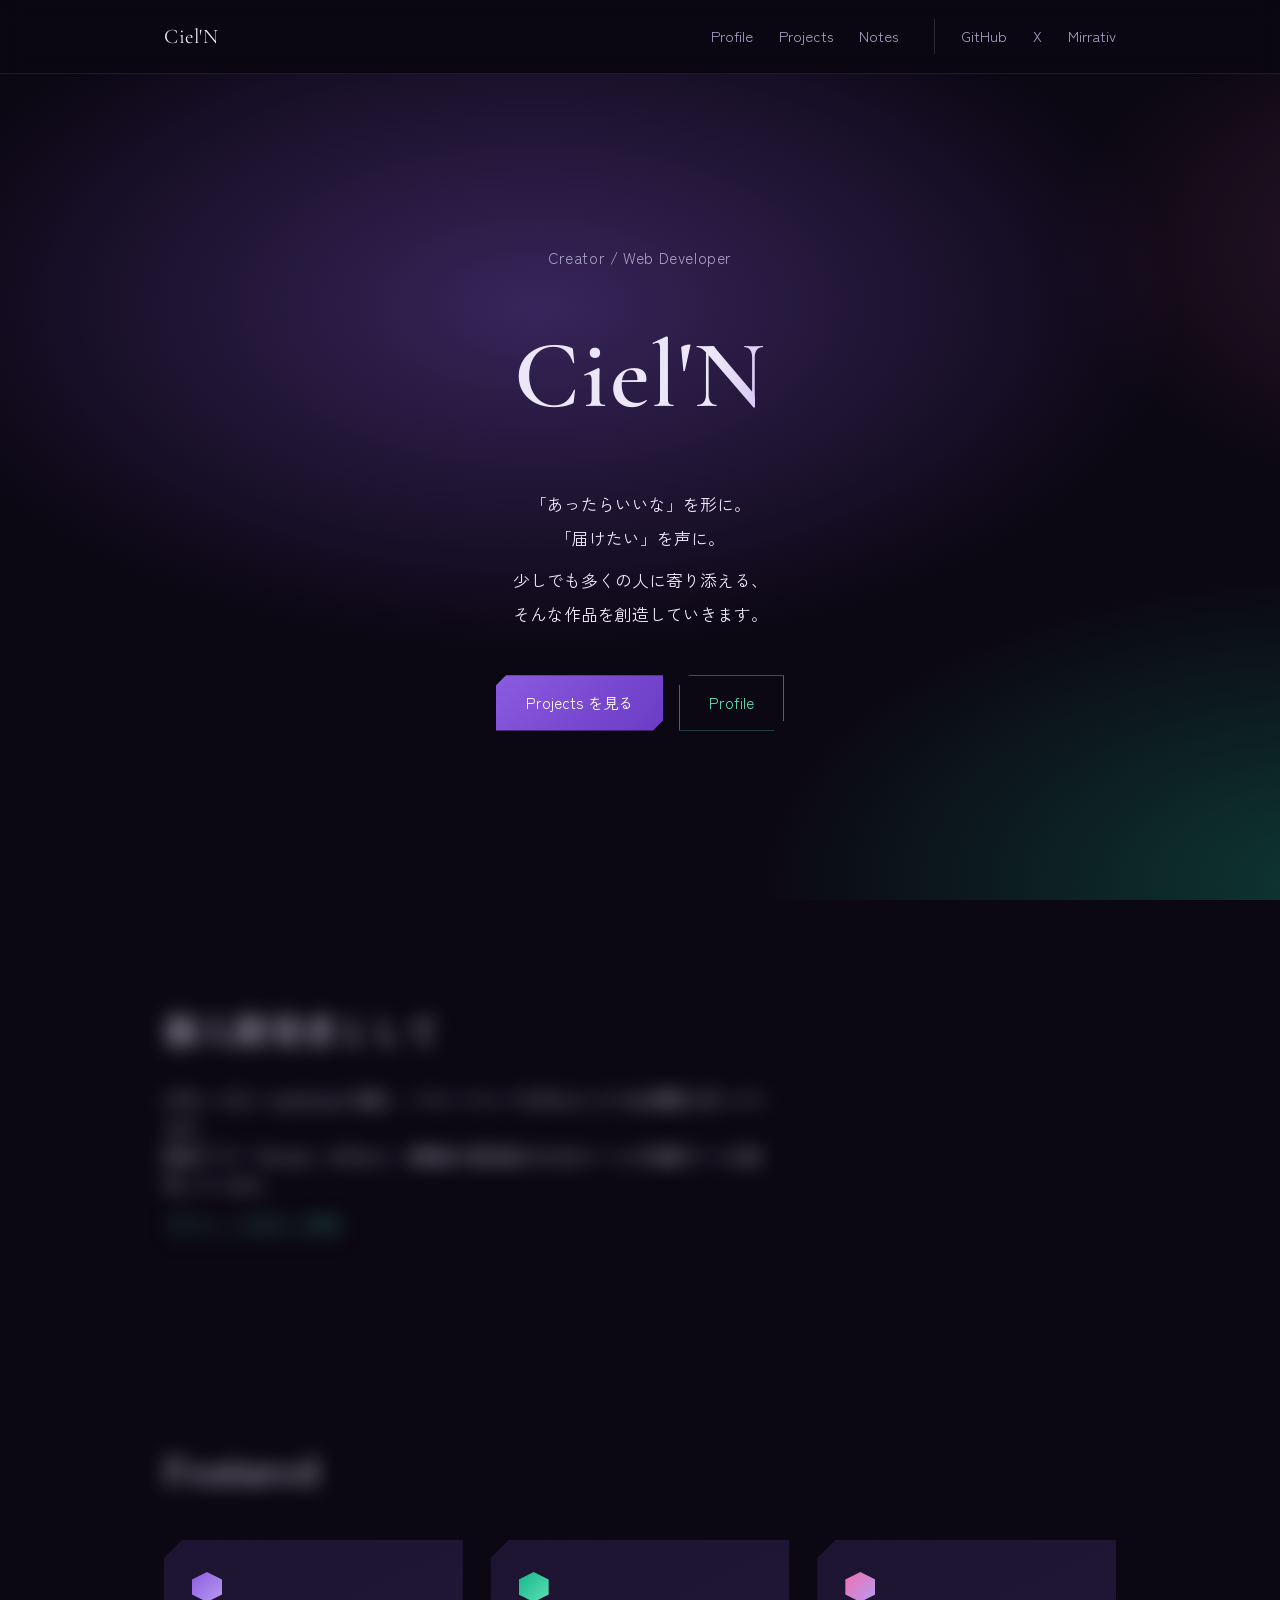
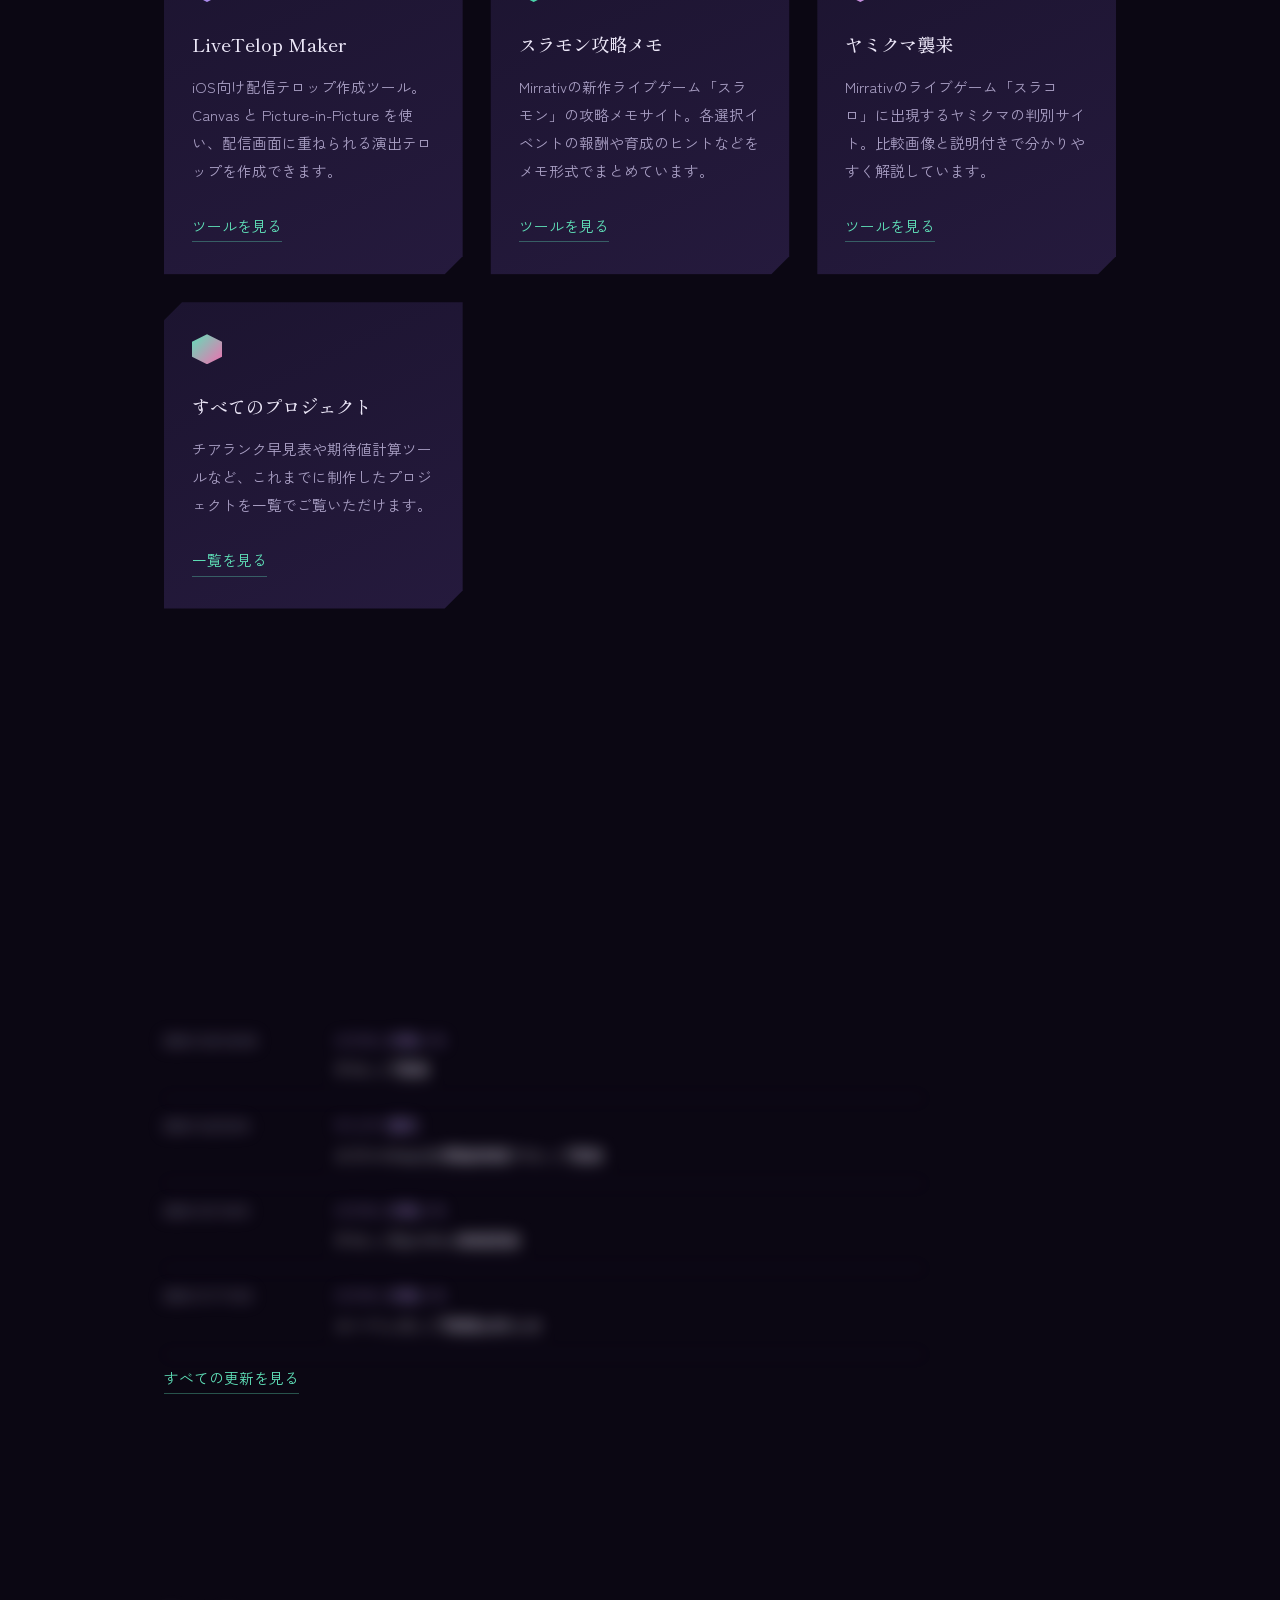
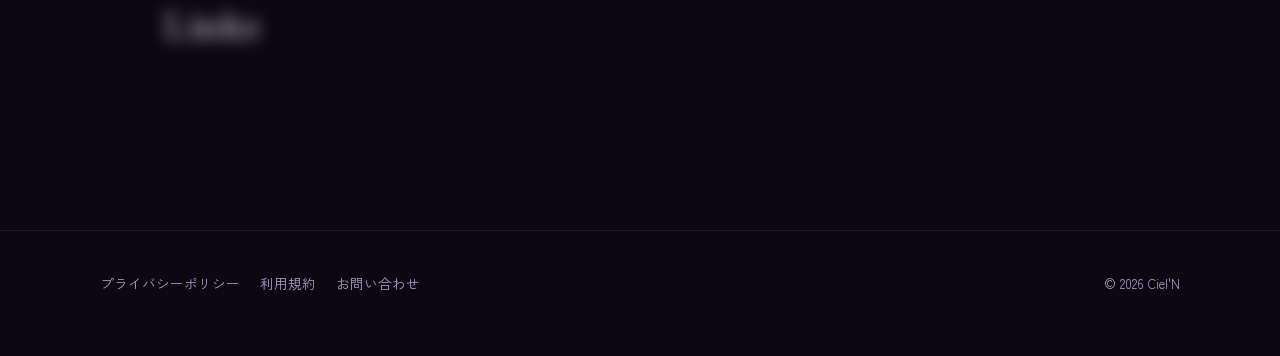
==== commit c7d14b23: "chore: 更新履歴を更新" ====
--- a/index.html
+++ b/index.html
@@ -148,6 +148,11 @@
     <!-- UPDATES:START -->
     <ul class="update-list">
       <li class="update-item">
+        <time datetime="2026-11-27T04:09:00Z">2026.11.27 13:09</time>
+        <a class="update-item__tool" href="https://slamon-info.cieln.com/" target="_blank" rel="noopener">スラモン攻略メモ</a>
+        <span class="update-item__msg">「キング・ヤミクマ」ステータス情報更新</span>
+      </li>
+      <li class="update-item">
         <time datetime="2026-11-24T18:00:07Z">2026.11.25 03:00</time>
         <a class="update-item__tool" href="https://slamon-info.cieln.com/" target="_blank" rel="noopener">スラモン攻略メモ</a>
         <span class="update-item__msg">テロップ更新</span>
@@ -166,11 +171,6 @@
         <time datetime="2026-11-17T08:03:49Z">2026.11.17 17:03</time>
         <a class="update-item__tool" href="https://slamon-info.cieln.com/" target="_blank" rel="noopener">スラモン攻略メモ</a>
         <span class="update-item__msg">ユーベェカップ情報お知らせ</span>
-      </li>
-      <li class="update-item">
-        <time datetime="2026-11-14T18:32:46Z">2026.11.15 03:32</time>
-        <a class="update-item__tool" href="https://slamon-info.cieln.com/" target="_blank" rel="noopener">スラモン攻略メモ</a>
-        <span class="update-item__msg">スキル「ダウナースロット」更新</span>
       </li>
     </ul>
     <!-- UPDATES:END -->
